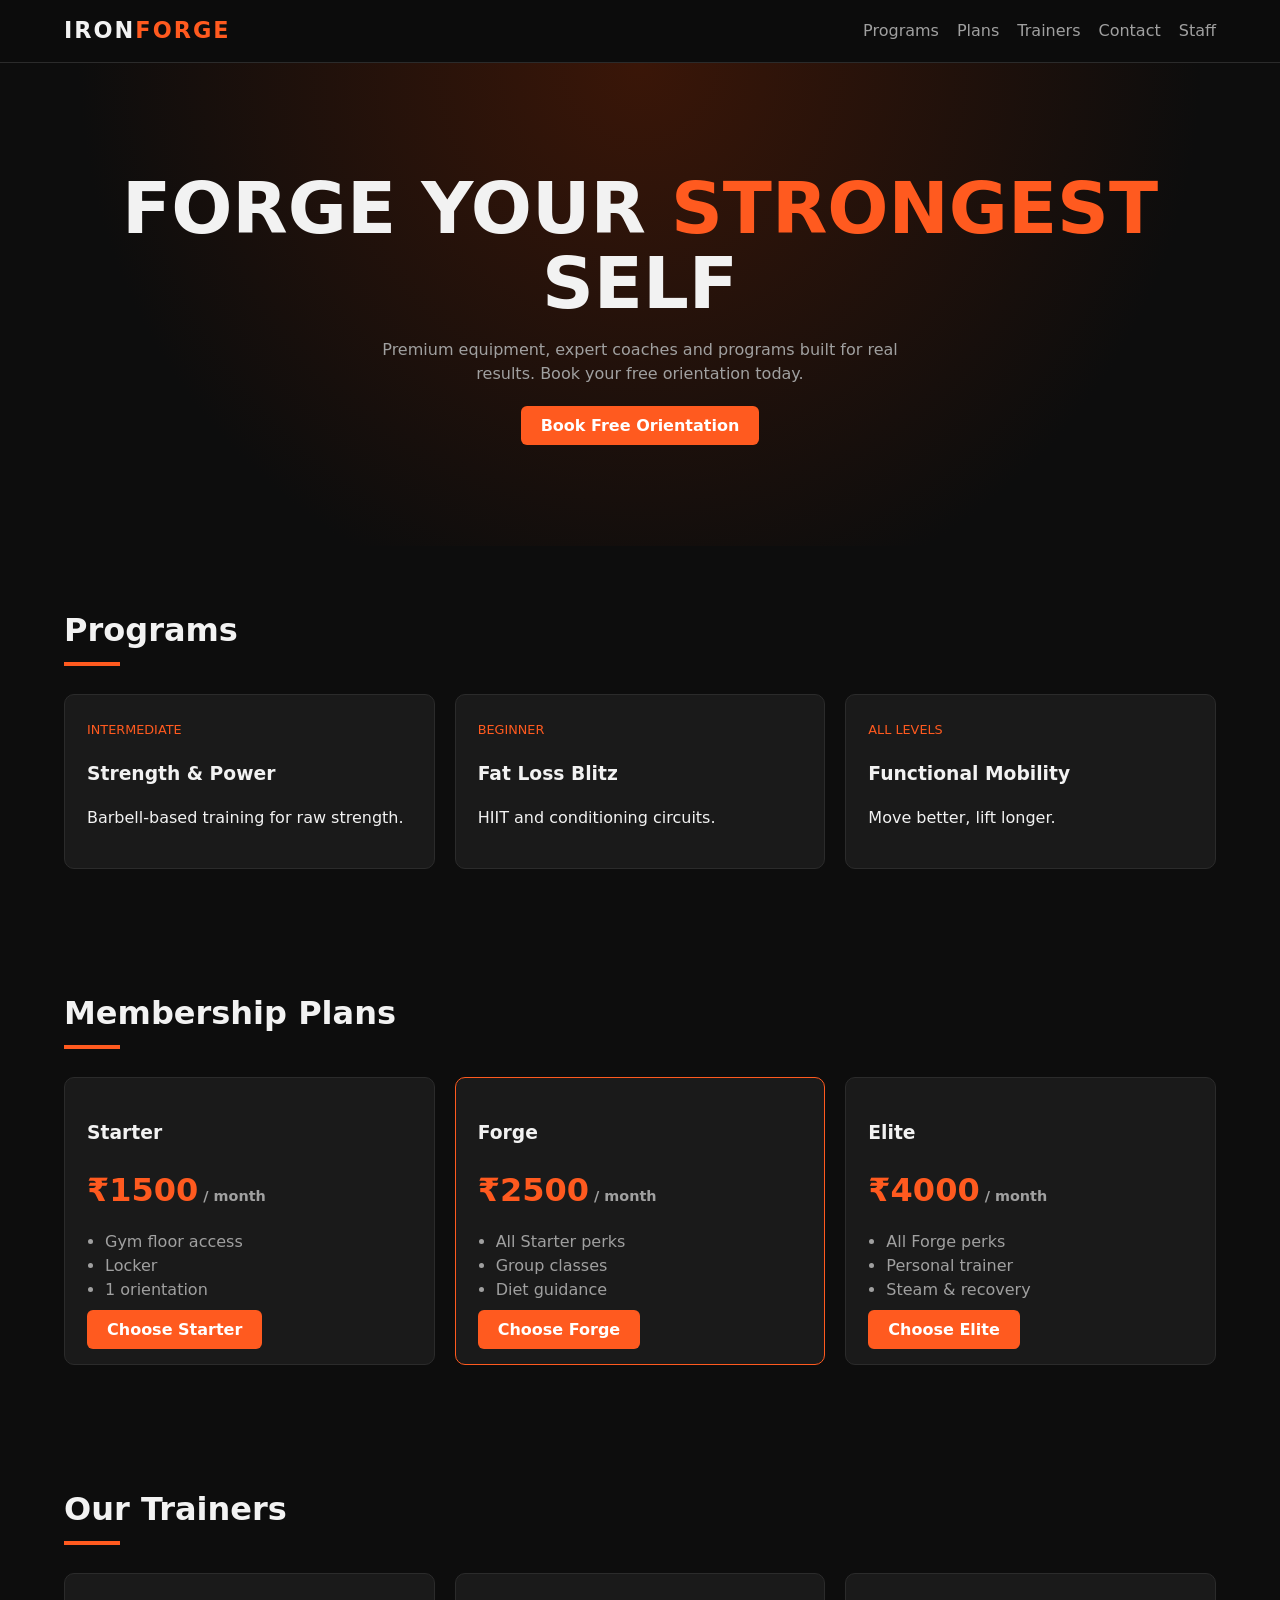
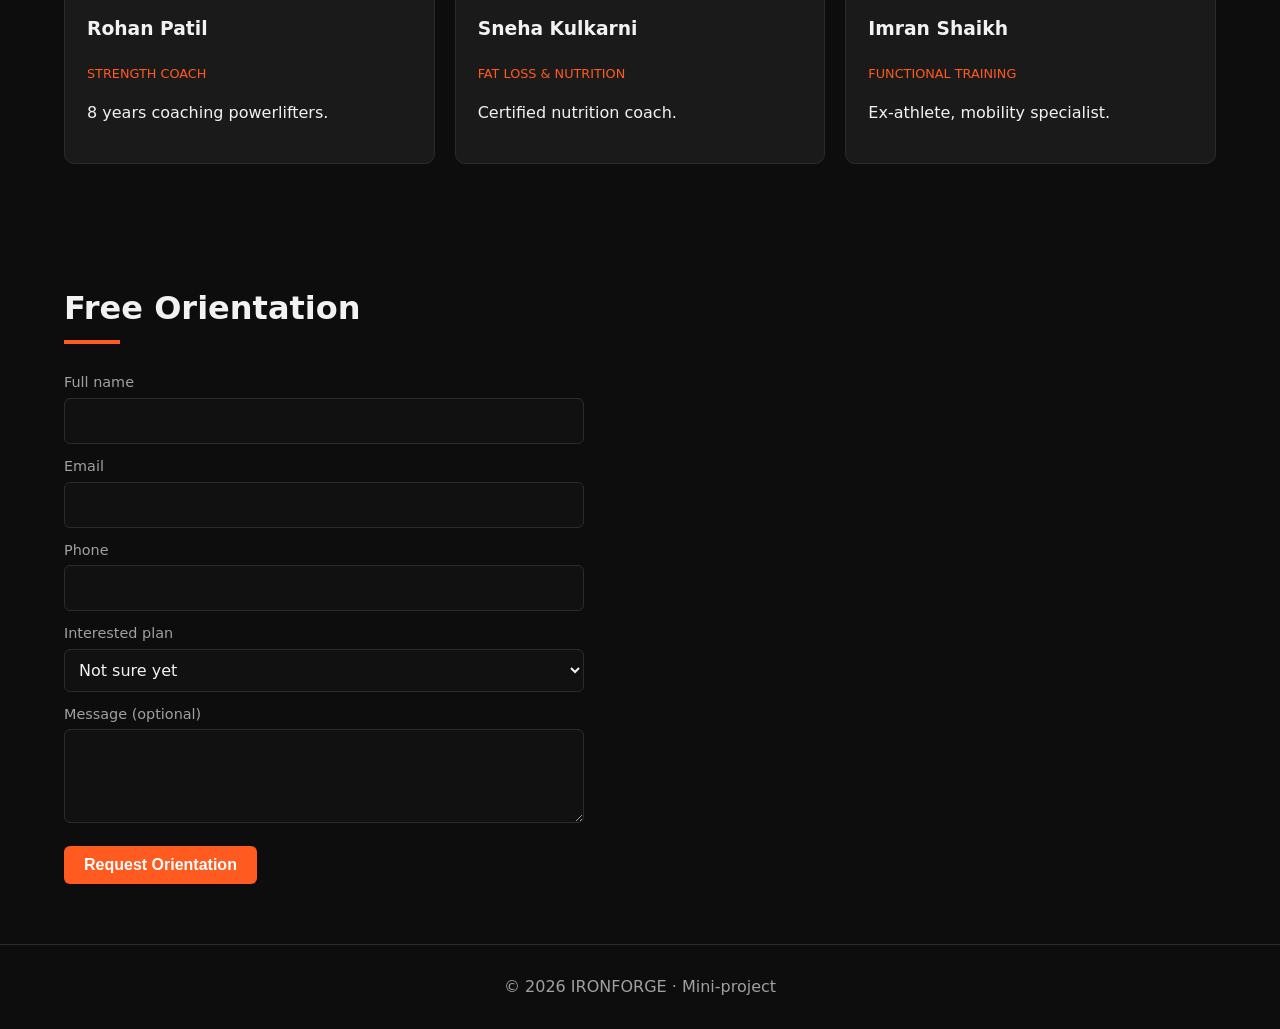
==== index.html @ 60eaa928 "Add files via upload" ====
<!doctype html>
<html lang="en">
<head>
<meta charset="utf-8"><meta name="viewport" content="width=device-width,initial-scale=1">
<title>IRONFORGE | Premium Gym</title>
<link rel="stylesheet" href="style.css">
</head>
<body>
<header>
  <a class="logo" href="#">IRON<span>FORGE</span></a>
  <nav><a href="#programs">Programs</a><a href="#plans">Plans</a><a href="#trainers">Trainers</a><a href="#contact">Contact</a><a href="admin.html">Staff</a></nav>
</header>
<div class="hero">
  <h1>FORGE YOUR <em>STRONGEST</em> SELF</h1>
  <p>Premium equipment, expert coaches and programs built for real results. Book your free orientation today.</p>
  <a class="btn" href="#contact">Book Free Orientation</a>
</div>
<section id="programs"><h2>Programs</h2><div class="grid" id="programList"></div></section>
<section id="plans"><h2>Membership Plans</h2><div class="grid" id="planList"></div></section>
<section id="trainers"><h2>Our Trainers</h2><div class="grid" id="trainerList"></div></section>
<section id="contact">
  <h2>Free Orientation</h2>
  <form id="enquiryForm" novalidate>
    <label for="name">Full name</label><input id="name" required>
    <label for="email">Email</label><input id="email" type="email" required>
    <label for="phone">Phone</label><input id="phone" required>
    <label for="plan">Interested plan</label><select id="plan"><option value="">Not sure yet</option></select>
    <label for="message">Message (optional)</label><textarea id="message" rows="3" maxlength="500"></textarea>
    <button type="submit">Request Orientation</button>
    <div id="formMsg" class="msg hidden"></div>
  </form>
</section>
<footer>&copy; 2026 IRONFORGE &middot; Mini-project</footer>
<script src="data.js"></script>
<script src="app.js"></script>
</body>
</html>
---- style.css ----
:root{--bg:#0d0d0d;--card:#1a1a1a;--line:#2b2b2b;--text:#f2f2f2;--muted:#a0a0a0;--orange:#ff5a1f}
*{box-sizing:border-box}
body{margin:0;background:var(--bg);color:var(--text);font-family:system-ui,Segoe UI,Roboto,sans-serif;line-height:1.5}
a{color:inherit;text-decoration:none}
header{position:sticky;top:0;z-index:5;background:#0d0d0dee;border-bottom:1px solid var(--line);display:flex;justify-content:space-between;align-items:center;padding:14px 5vw;flex-wrap:wrap;gap:8px}
.logo{font-weight:900;letter-spacing:2px;font-size:1.4rem}.logo span{color:var(--orange)}
nav a{margin-left:18px;color:var(--muted)}nav a:hover{color:var(--orange)}
.hero{padding:12vh 5vw;text-align:center;background:radial-gradient(circle at 50% 0,#3a1608,var(--bg) 70%)}
.hero h1{font-size:clamp(2.2rem,7vw,4.5rem);margin:0;line-height:1.05}.hero h1 em{color:var(--orange);font-style:normal}
.hero p{color:var(--muted);max-width:560px;margin:16px auto 28px}
section{padding:60px 5vw}h2{font-size:2rem;margin:0 0 28px}h2::after{content:"";display:block;width:56px;height:4px;background:var(--orange);margin-top:8px}
.grid{display:grid;grid-template-columns:repeat(auto-fit,minmax(240px,1fr));gap:20px}
.card{background:var(--card);border:1px solid var(--line);border-radius:10px;padding:22px}
.card.featured{border-color:var(--orange)}
.price{font-size:2rem;font-weight:800;color:var(--orange)}.price small{font-size:.9rem;color:var(--muted)}
.card ul{padding-left:18px;color:var(--muted)}.tag{color:var(--orange);font-size:.8rem;text-transform:uppercase}
.btn,button{background:var(--orange);color:#fff;border:0;border-radius:6px;padding:10px 20px;font-weight:700;cursor:pointer;font-size:1rem}
.btn.ghost,button.ghost{background:transparent;border:1px solid var(--line)}
form{max-width:520px}label{display:block;margin:12px 0 4px;color:var(--muted);font-size:.9rem}
input,select,textarea{width:100%;padding:10px;background:#111;color:var(--text);border:1px solid var(--line);border-radius:6px;font:inherit}
form button{margin-top:16px}
.msg{margin-top:12px;padding:10px;border-radius:6px}.msg.ok{background:#12301a}.msg.err{background:#3a1414}
footer{text-align:center;padding:30px;color:var(--muted);border-top:1px solid var(--line)}
/* admin */
.wrap{padding:24px 5vw}.hidden{display:none}
table{width:100%;border-collapse:collapse;font-size:.9rem}th,td{text-align:left;padding:10px;border-bottom:1px solid var(--line);vertical-align:top}
.tablewrap{overflow-x:auto}.row{display:flex;gap:10px;flex-wrap:wrap;margin:14px 0}.row>*{width:auto}
.stat b{display:block;font-size:1.8rem;color:var(--orange)}
.tabs button{background:transparent;border:1px solid var(--line);margin-right:6px}.tabs button.on{background:var(--orange)}
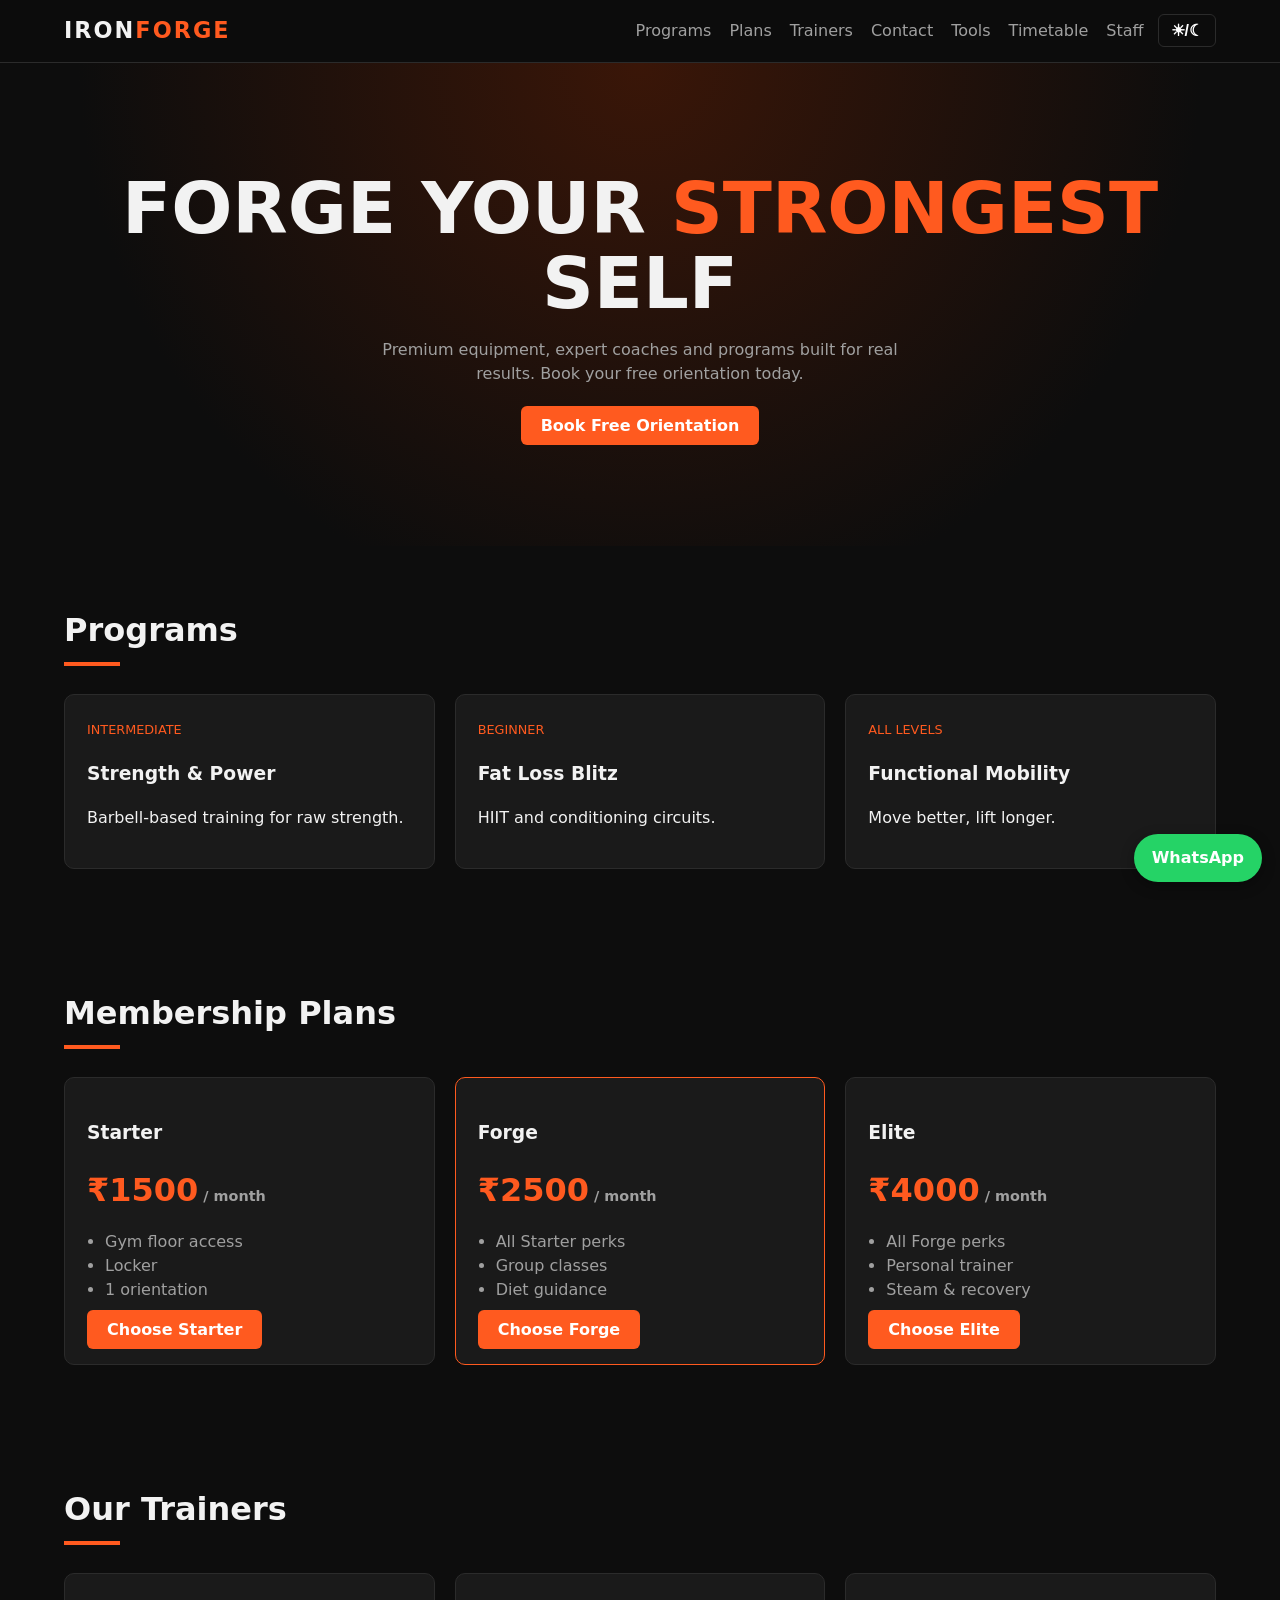
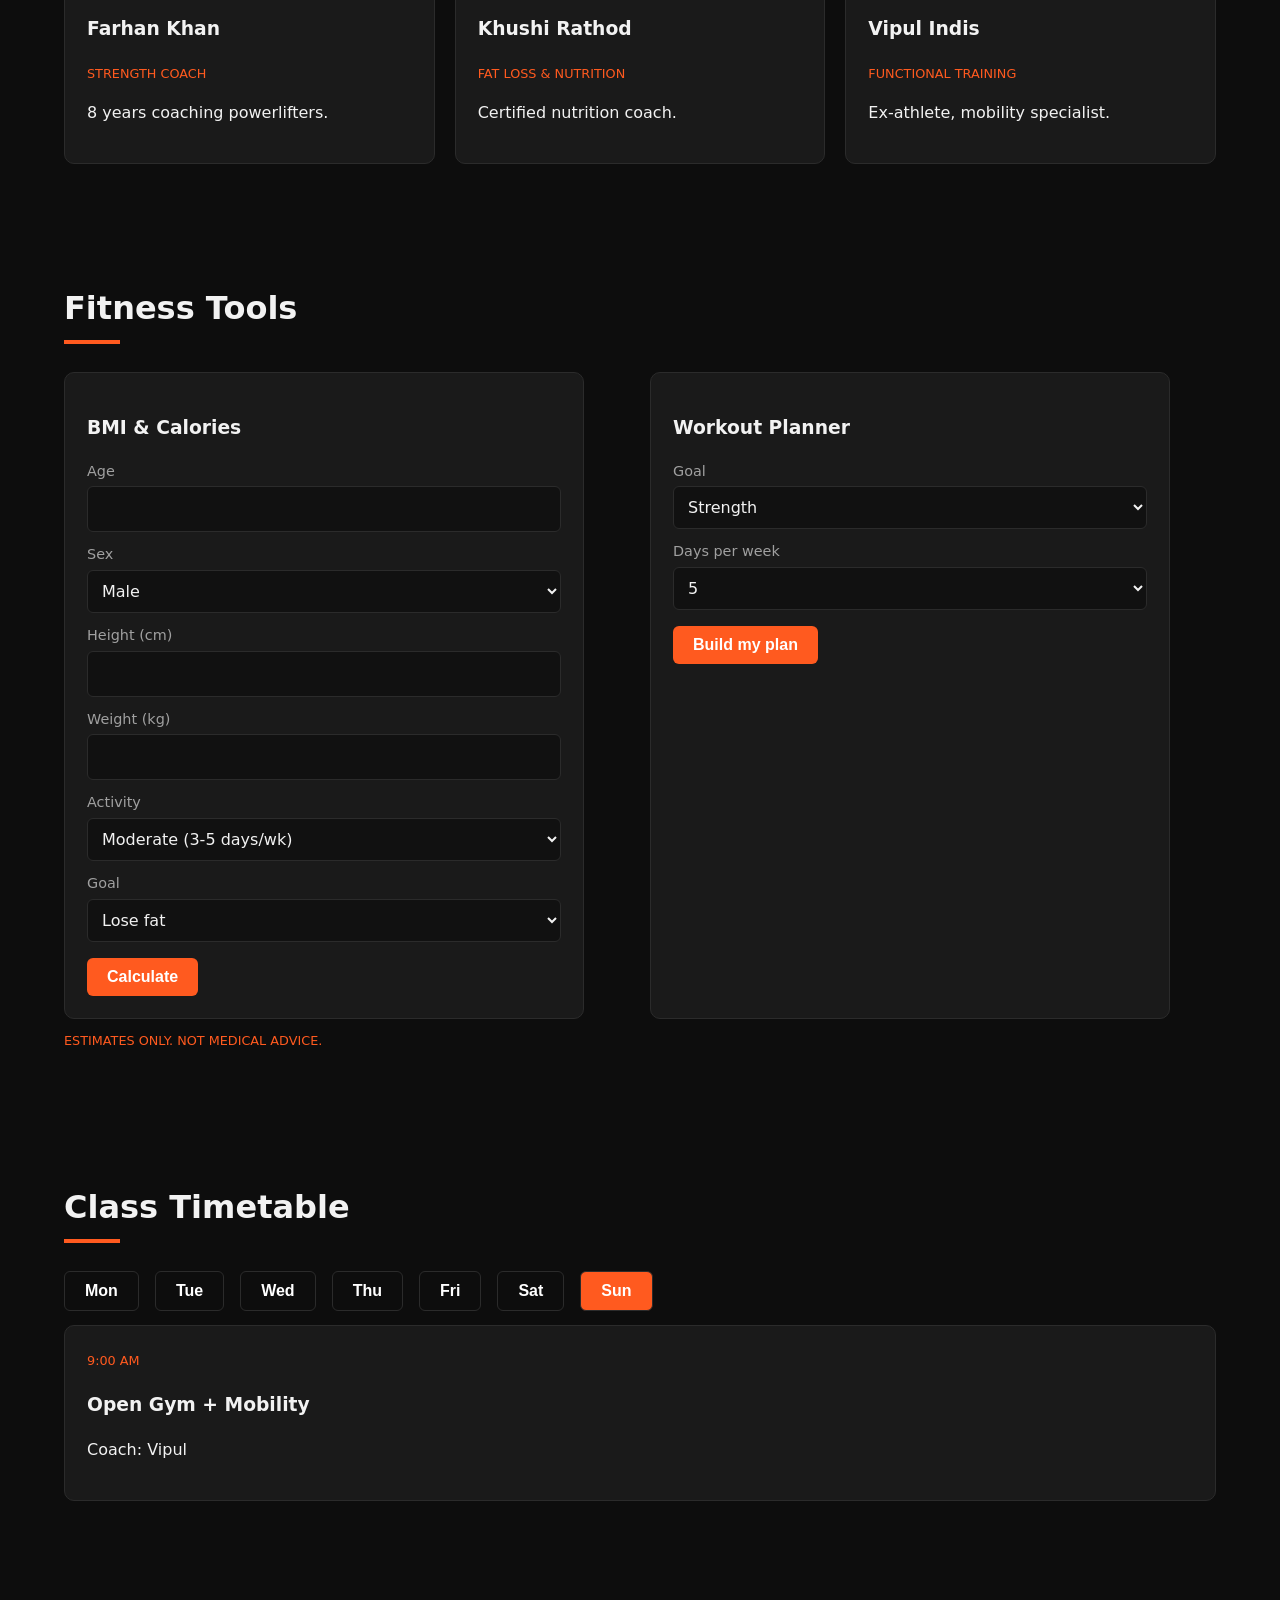
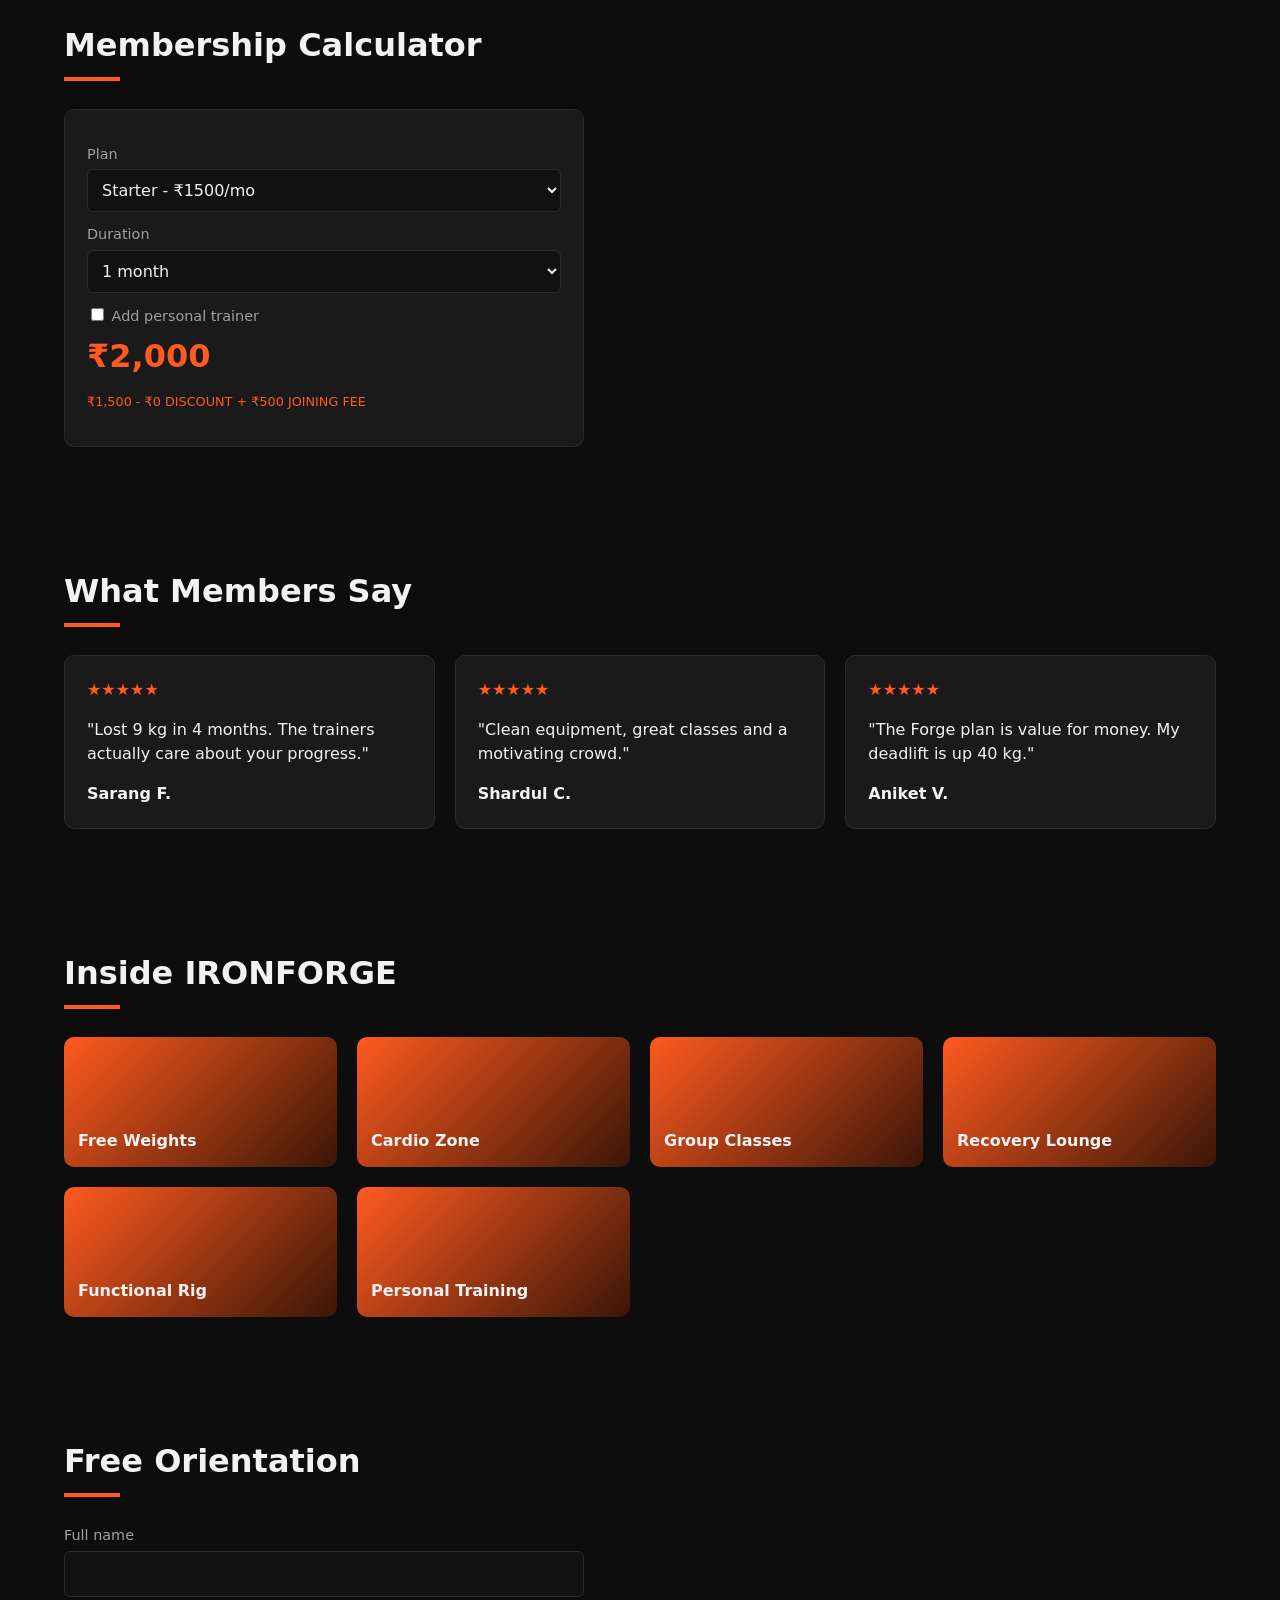
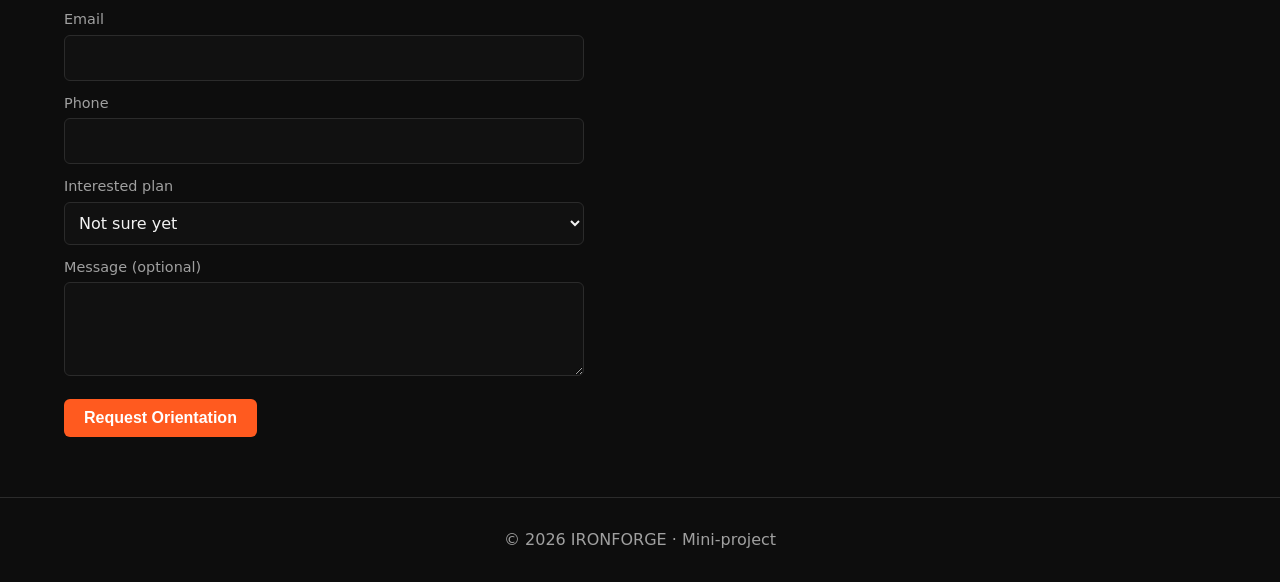
==== commit d415192e: "Add files via upload" ====
--- a/index.html
+++ b/index.html
@@ -8,17 +8,43 @@
 <body>
 <header>
   <a class="logo" href="#">IRON<span>FORGE</span></a>
-  <nav><a href="#programs">Programs</a><a href="#plans">Plans</a><a href="#trainers">Trainers</a><a href="#contact">Contact</a><a href="admin.html">Staff</a></nav>
+  <nav><a href="#programs">Programs</a><a href="#plans">Plans</a><a href="#trainers">Trainers</a><a href="#contact">Contact</a><a href="#tools">Tools</a><a href="#timetable">Timetable</a><a href="admin.html">Staff</a><button class="ghost" id="themeBtn" type="button" style="margin-left:14px;padding:6px 12px">☀/☾</button></nav>
 </header>
 <div class="hero">
   <h1>FORGE YOUR <em>STRONGEST</em> SELF</h1>
   <p>Premium equipment, expert coaches and programs built for real results. Book your free orientation today.</p>
   <a class="btn" href="#contact">Book Free Orientation</a>
 </div>
-<section id="programs"><h2>Programs</h2><div class="grid" id="programList"></div></section>
-<section id="plans"><h2>Membership Plans</h2><div class="grid" id="planList"></div></section>
-<section id="trainers"><h2>Our Trainers</h2><div class="grid" id="trainerList"></div></section>
-<section id="contact">
+<section id="programs" class="reveal"><h2>Programs</h2><div class="grid" id="programList"></div></section>
+<section id="plans" class="reveal"><h2>Membership Plans</h2><div class="grid" id="planList"></div></section>
+<section id="trainers" class="reveal"><h2>Our Trainers</h2><div class="grid" id="trainerList"></div></section>
+<section id="tools" class="reveal"><h2>Fitness Tools</h2>
+  <div class="grid">
+    <form class="card" id="bmiForm"><h3>BMI &amp; Calories</h3>
+      <label for="age">Age</label><input id="age" type="number" min="12" max="90" required>
+      <label for="sex">Sex</label><select id="sex"><option value="m">Male</option><option value="f">Female</option></select>
+      <label for="ht">Height (cm)</label><input id="ht" type="number" min="100" max="230" required>
+      <label for="wt">Weight (kg)</label><input id="wt" type="number" min="30" max="250" required>
+      <label for="act">Activity</label><select id="act"><option value="1.2">Sedentary</option><option value="1.375">Light (1-3 days/wk)</option><option value="1.55" selected>Moderate (3-5 days/wk)</option><option value="1.725">Very active</option></select>
+      <label for="goal">Goal</label><select id="goal"><option value="-400">Lose fat</option><option value="0">Maintain</option><option value="300">Gain muscle</option></select>
+      <button type="submit">Calculate</button><div id="bmiOut" class="msg ok hidden"></div></form>
+    <form class="card" id="planForm"><h3>Workout Planner</h3>
+      <label for="pgoal">Goal</label><select id="pgoal"></select>
+      <label for="pdays">Days per week</label><select id="pdays"><option>3</option><option>4</option><option selected>5</option><option>6</option></select>
+      <button type="submit">Build my plan</button><ol id="planOut"></ol></form>
+  </div>
+  <p class="tag">Estimates only. Not medical advice.</p>
+</section>
+<section id="timetable" class="reveal"><h2>Class Timetable</h2><div class="tabs row" id="dayTabs"></div><div class="grid" id="dayClasses"></div></section>
+<section id="pricing" class="reveal"><h2>Membership Calculator</h2>
+  <form class="card" id="priceForm" style="max-width:520px">
+    <label for="cplan">Plan</label><select id="cplan"></select>
+    <label for="cmonths">Duration</label><select id="cmonths"><option value="1">1 month</option><option value="3">3 months (5% off)</option><option value="6">6 months (10% off)</option><option value="12">12 months (15% off)</option></select>
+    <label><input type="checkbox" id="ctrainer" style="width:auto"> Add personal trainer</label>
+    <div class="price" id="cTotal"></div><p id="cDetail" class="tag"></p></form></section>
+<section id="reviews" class="reveal"><h2>What Members Say</h2><div class="grid" id="reviewList"></div></section>
+<section id="gallery" class="reveal"><h2>Inside IRONFORGE</h2><div class="grid" id="galleryList"></div></section>
+<section id="contact" class="reveal">
   <h2>Free Orientation</h2>
   <form id="enquiryForm" novalidate>
     <label for="name">Full name</label><input id="name" required>
@@ -32,6 +58,8 @@
 </section>
 <footer>&copy; 2026 IRONFORGE &middot; Mini-project</footer>
 <script src="data.js"></script>
+<a class="wa" id="wa" target="_blank" rel="noopener">WhatsApp</a>
 <script src="app.js"></script>
+<script src="features.js"></script>
 </body>
 </html>
--- a/style.css
+++ b/style.css
@@ -1,8 +1,10 @@
-:root{--bg:#0d0d0d;--card:#1a1a1a;--line:#2b2b2b;--text:#f2f2f2;--muted:#a0a0a0;--orange:#ff5a1f}
+:root{--bg:#0d0d0d;--card:#1a1a1a;--line:#2b2b2b;--text:#f2f2f2;--muted:#a0a0a0;--orange:#ff5a1f;--head:#0d0d0dee}
+[data-theme=light]{--bg:#f6f4f1;--card:#fff;--line:#ddd;--text:#171717;--muted:#555;--head:#f6f4f1ee}
+[data-theme=light] input,[data-theme=light] select,[data-theme=light] textarea{background:#fff}
 *{box-sizing:border-box}
 body{margin:0;background:var(--bg);color:var(--text);font-family:system-ui,Segoe UI,Roboto,sans-serif;line-height:1.5}
 a{color:inherit;text-decoration:none}
-header{position:sticky;top:0;z-index:5;background:#0d0d0dee;border-bottom:1px solid var(--line);display:flex;justify-content:space-between;align-items:center;padding:14px 5vw;flex-wrap:wrap;gap:8px}
+header{position:sticky;top:0;z-index:5;background:var(--head);border-bottom:1px solid var(--line);display:flex;justify-content:space-between;align-items:center;padding:14px 5vw;flex-wrap:wrap;gap:8px}
 .logo{font-weight:900;letter-spacing:2px;font-size:1.4rem}.logo span{color:var(--orange)}
 nav a{margin-left:18px;color:var(--muted)}nav a:hover{color:var(--orange)}
 .hero{padding:12vh 5vw;text-align:center;background:radial-gradient(circle at 50% 0,#3a1608,var(--bg) 70%)}
@@ -27,3 +29,9 @@
 .tablewrap{overflow-x:auto}.row{display:flex;gap:10px;flex-wrap:wrap;margin:14px 0}.row>*{width:auto}
 .stat b{display:block;font-size:1.8rem;color:var(--orange)}
 .tabs button{background:transparent;border:1px solid var(--line);margin-right:6px}.tabs button.on{background:var(--orange)}
+.reveal{opacity:0;transform:translateY(24px);transition:.7s}.reveal.show{opacity:1;transform:none}
+.card{transition:transform .25s,border-color .25s}.card:hover{transform:translateY(-4px);border-color:var(--orange)}
+.tile{height:130px;border-radius:10px;display:flex;align-items:flex-end;padding:14px;font-weight:700;background:linear-gradient(135deg,#ff5a1f,#3a1608)}
+.wa{position:fixed;right:18px;bottom:18px;background:#25d366;color:#fff;padding:12px 18px;border-radius:30px;font-weight:700;z-index:9;box-shadow:0 4px 14px #0005}
+ol{padding-left:20px;color:var(--muted)}.stars{color:var(--orange)}
+@media (prefers-reduced-motion:reduce){.reveal{opacity:1;transform:none;transition:none}}
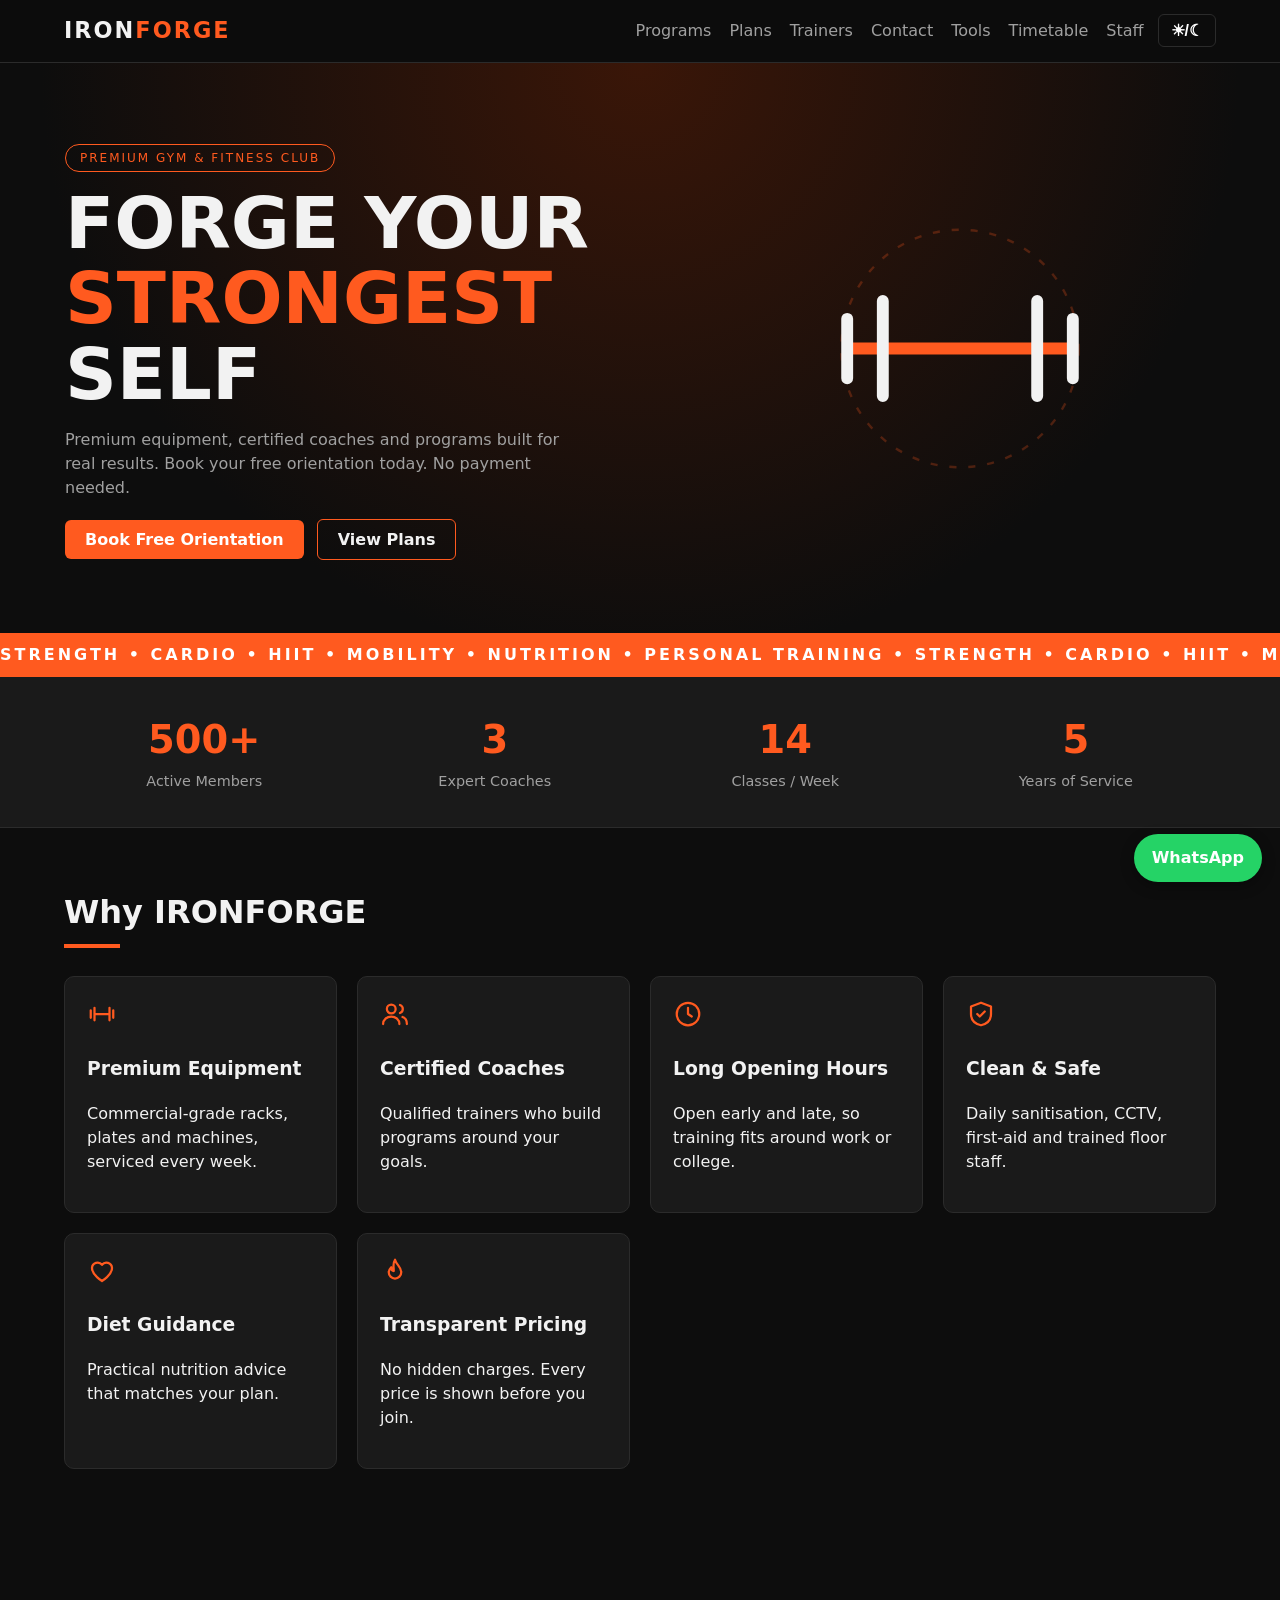
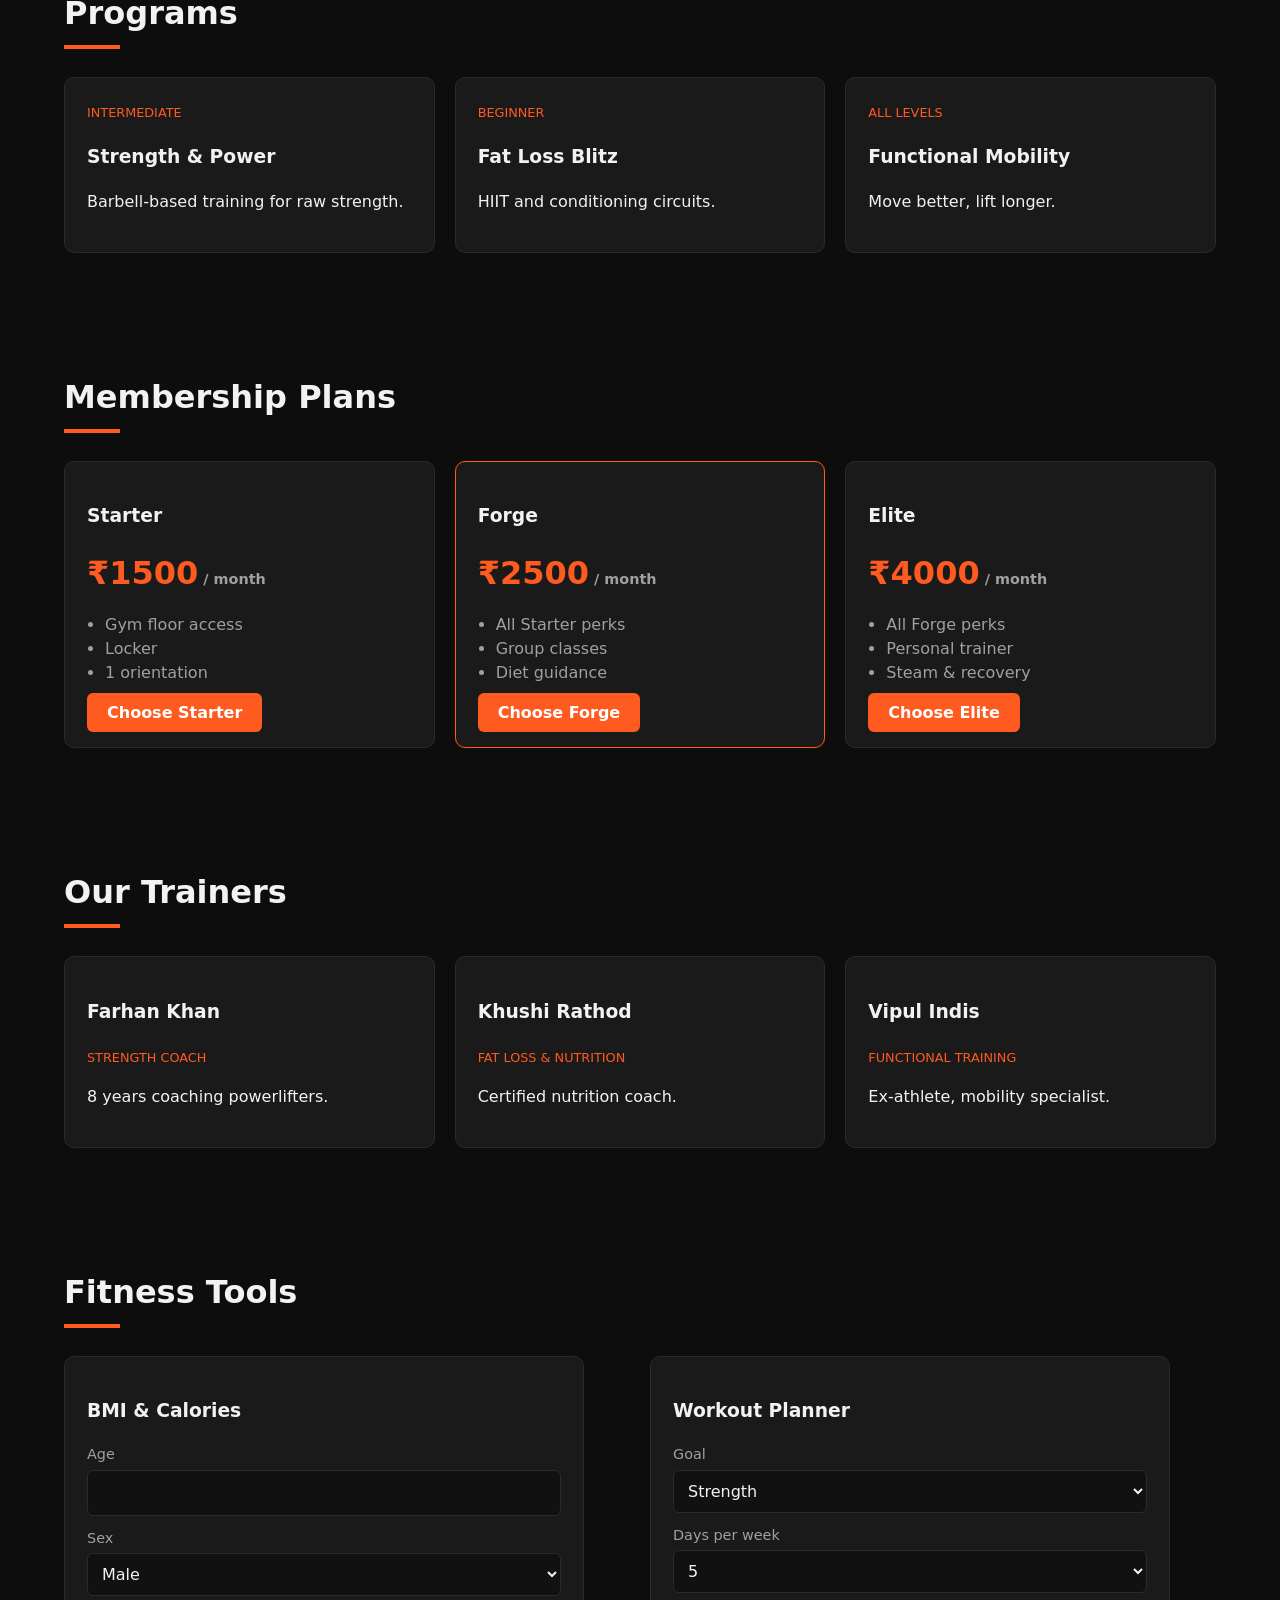
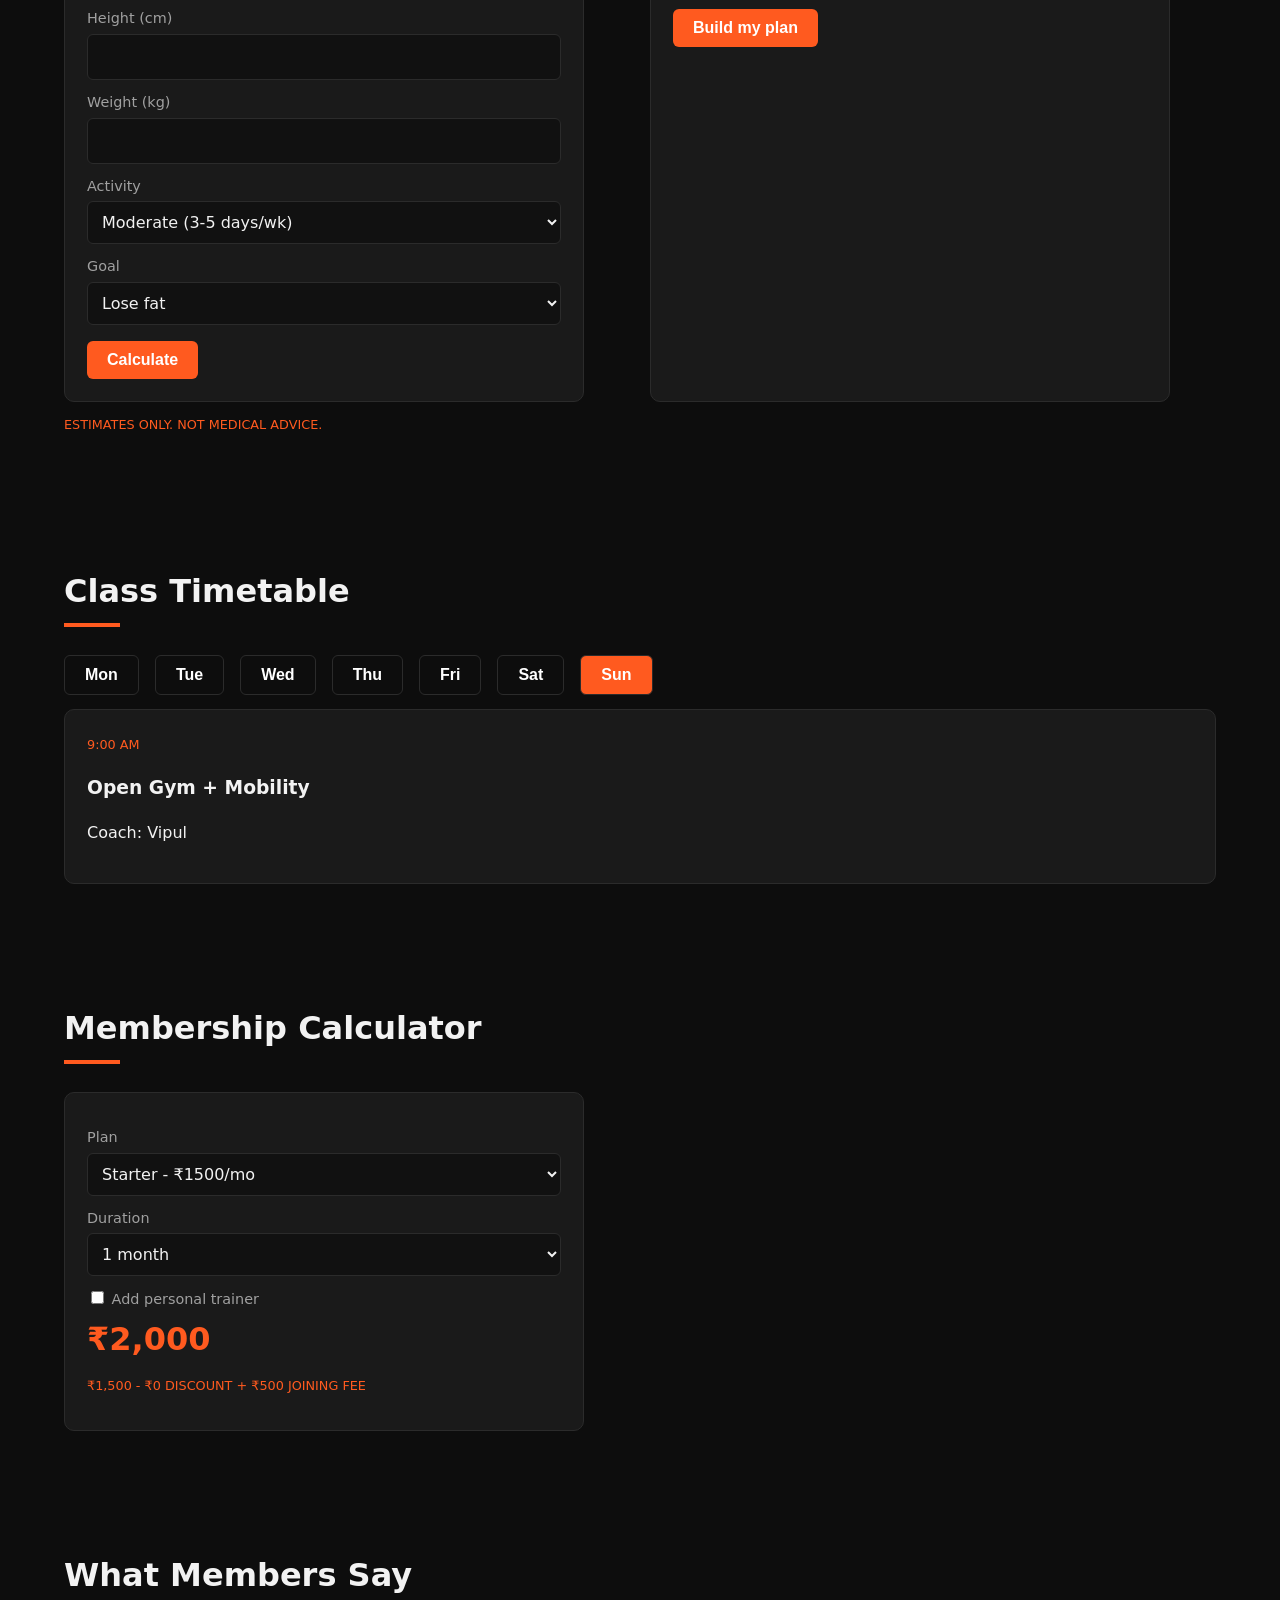
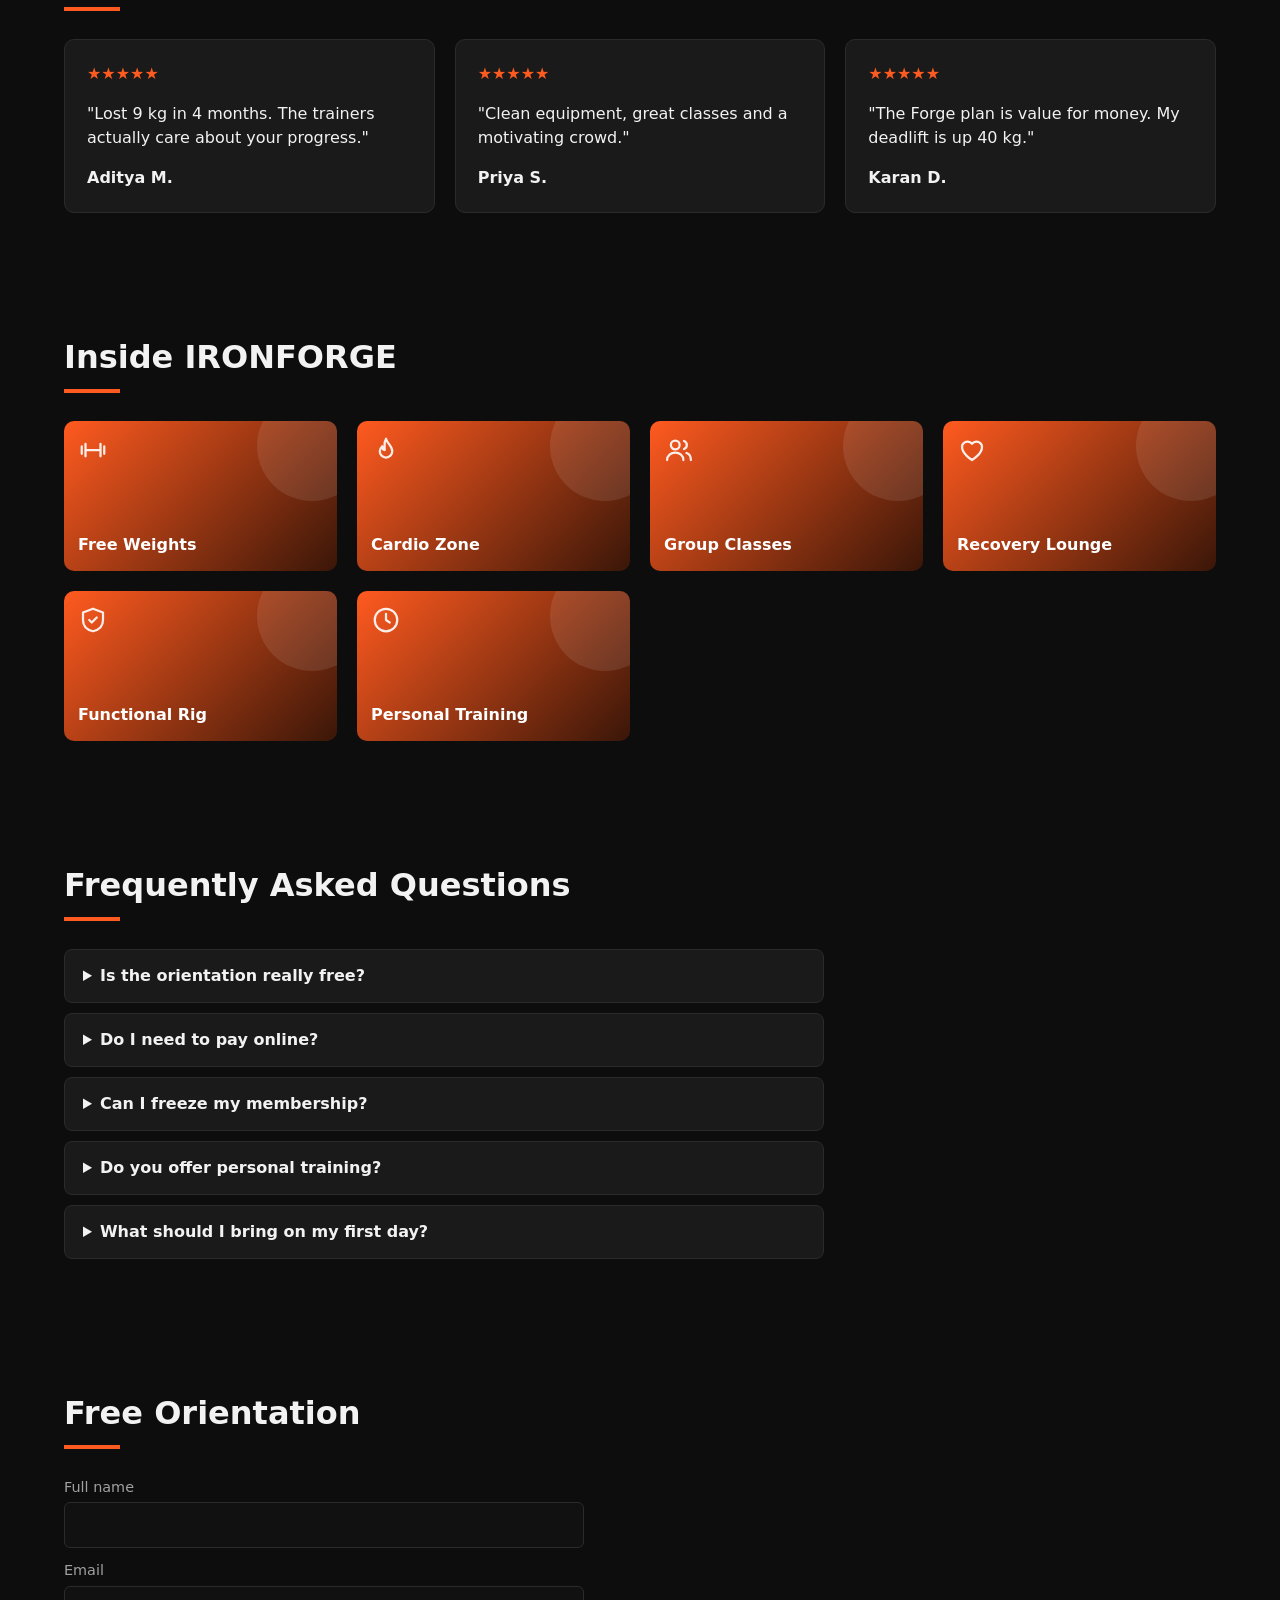
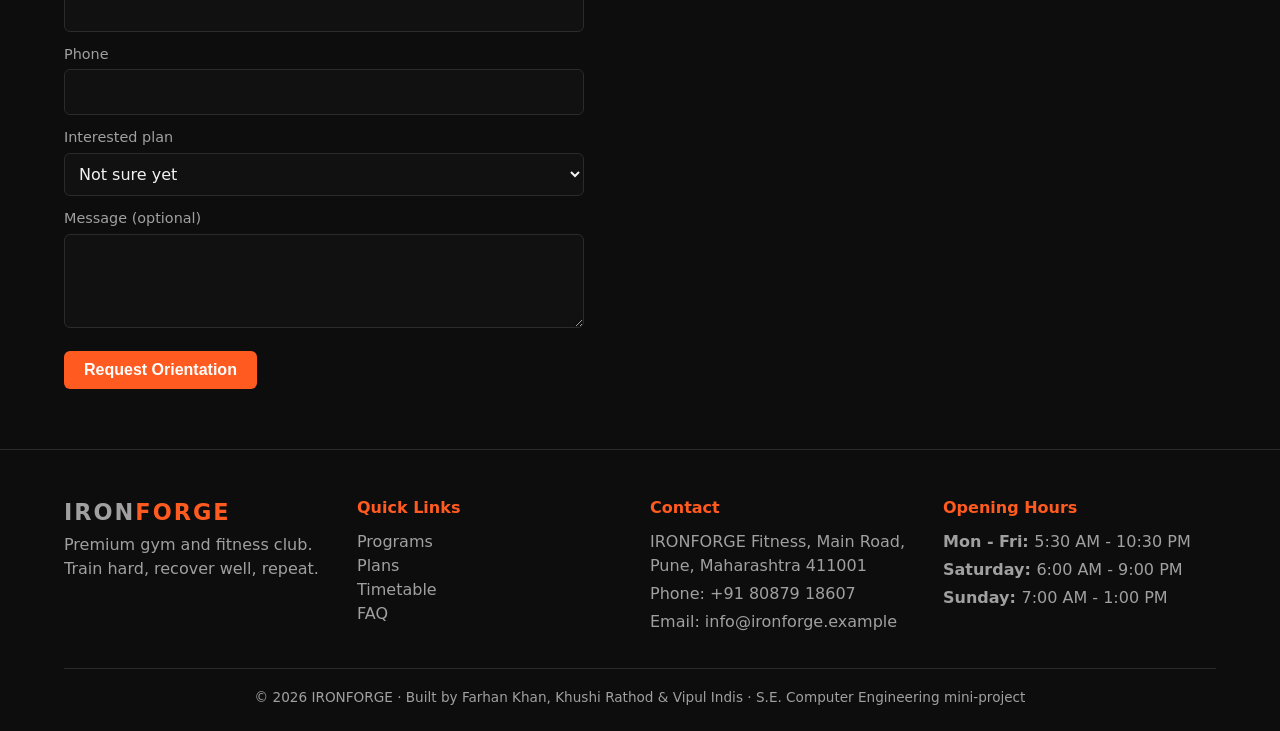
==== commit fdab0925: "Add files via upload" ====
--- a/index.html
+++ b/index.html
@@ -2,19 +2,33 @@
 <html lang="en">
 <head>
 <meta charset="utf-8"><meta name="viewport" content="width=device-width,initial-scale=1">
-<title>IRONFORGE | Premium Gym</title>
+<title>IRONFORGE | Premium Gym & Fitness Club</title>
+<meta name="description" content="IRONFORGE: premium gym with expert coaches, group classes and transparent membership plans. Book a free orientation.">
+<meta name="theme-color" content="#ff5a1f">
+<link rel="icon" href="data:image/svg+xml,%3Csvg xmlns=%27http://www.w3.org/2000/svg%27 viewBox=%270 0 32 32%27%3E%3Crect width=%2732%27 height=%2732%27 rx=%276%27 fill=%27%23ff5a1f%27/%3E%3Cpath d=%27M7 12v8M4 14v4M25 12v8M28 14v4M7 16h18%27 stroke=%27white%27 stroke-width=%273%27/%3E%3C/svg%3E">
 <link rel="stylesheet" href="style.css">
 </head>
 <body>
+<div id="progress"></div>
 <header>
   <a class="logo" href="#">IRON<span>FORGE</span></a>
   <nav><a href="#programs">Programs</a><a href="#plans">Plans</a><a href="#trainers">Trainers</a><a href="#contact">Contact</a><a href="#tools">Tools</a><a href="#timetable">Timetable</a><a href="admin.html">Staff</a><button class="ghost" id="themeBtn" type="button" style="margin-left:14px;padding:6px 12px">☀/☾</button></nav>
 </header>
 <div class="hero">
-  <h1>FORGE YOUR <em>STRONGEST</em> SELF</h1>
-  <p>Premium equipment, expert coaches and programs built for real results. Book your free orientation today.</p>
-  <a class="btn" href="#contact">Book Free Orientation</a>
+  <div class="hero-in">
+    <div><span class="pill">PREMIUM GYM &amp; FITNESS CLUB</span>
+    <h1>FORGE YOUR <em>STRONGEST</em> SELF</h1>
+    <p>Premium equipment, certified coaches and programs built for real results. Book your free orientation today. No payment needed.</p>
+    <a class="btn" href="#contact">Book Free Orientation</a> <a class="btn ghost" href="#plans">View Plans</a></div>
+    <svg class="hero-art" viewBox="0 0 320 240" aria-hidden="true">
+      <circle cx="160" cy="120" r="100" fill="none" stroke="#ff5a1f" stroke-opacity=".25" stroke-width="2" stroke-dasharray="6 10" class="spin"/>
+      <g class="floaty" stroke="#ff5a1f" stroke-width="10" stroke-linecap="round"><path d="M70 120h180"/><path d="M95 80v80M65 95v50M225 80v80M255 95v50" stroke="#f2f2f2"/></g>
+    </svg>
+  </div>
 </div>
+<div class="marquee"><div>STRENGTH &bull; CARDIO &bull; HIIT &bull; MOBILITY &bull; NUTRITION &bull; PERSONAL TRAINING &bull; STRENGTH &bull; CARDIO &bull; HIIT &bull; MOBILITY &bull; NUTRITION &bull; PERSONAL TRAINING &bull;</div></div>
+<div class="stats" id="statBar"></div>
+<section id="why" class="reveal"><h2>Why IRONFORGE</h2><div class="grid" id="whyList"></div></section>
 <section id="programs" class="reveal"><h2>Programs</h2><div class="grid" id="programList"></div></section>
 <section id="plans" class="reveal"><h2>Membership Plans</h2><div class="grid" id="planList"></div></section>
 <section id="trainers" class="reveal"><h2>Our Trainers</h2><div class="grid" id="trainerList"></div></section>
@@ -44,6 +58,7 @@
     <div class="price" id="cTotal"></div><p id="cDetail" class="tag"></p></form></section>
 <section id="reviews" class="reveal"><h2>What Members Say</h2><div class="grid" id="reviewList"></div></section>
 <section id="gallery" class="reveal"><h2>Inside IRONFORGE</h2><div class="grid" id="galleryList"></div></section>
+<section id="faq" class="reveal"><h2>Frequently Asked Questions</h2><div id="faqList" style="max-width:760px"></div></section>
 <section id="contact" class="reveal">
   <h2>Free Orientation</h2>
   <form id="enquiryForm" novalidate>
@@ -56,10 +71,19 @@
     <div id="formMsg" class="msg hidden"></div>
   </form>
 </section>
-<footer>&copy; 2026 IRONFORGE &middot; Mini-project</footer>
+<footer class="foot">
+  <div class="grid"><div><div class="logo">IRON<span>FORGE</span></div><p>Premium gym and fitness club. Train hard, recover well, repeat.</p></div>
+  <div><h4>Quick Links</h4><a href="#programs">Programs</a><br><a href="#plans">Plans</a><br><a href="#timetable">Timetable</a><br><a href="#faq">FAQ</a></div>
+  <div><h4>Contact</h4><p id="fAddr"></p><p id="fPhone"></p><p id="fMail"></p></div>
+  <div><h4>Opening Hours</h4><div id="fHours"></div></div></div>
+  <p class="copy">&copy; 2026 IRONFORGE &middot; Built by Farhan Khan, Khushi Rathod &amp; Vipul Indis &middot; S.E. Computer Engineering mini-project</p>
+</footer>
+<button id="toTop" aria-label="Back to top">&uarr;</button>
 <script src="data.js"></script>
 <a class="wa" id="wa" target="_blank" rel="noopener">WhatsApp</a>
 <script src="app.js"></script>
+<script src="details.js"></script>
 <script src="features.js"></script>
+<script src="polish.js"></script>
 </body>
 </html>
--- a/style.css
+++ b/style.css
@@ -35,3 +35,25 @@
 .wa{position:fixed;right:18px;bottom:18px;background:#25d366;color:#fff;padding:12px 18px;border-radius:30px;font-weight:700;z-index:9;box-shadow:0 4px 14px #0005}
 ol{padding-left:20px;color:var(--muted)}.stars{color:var(--orange)}
 @media (prefers-reduced-motion:reduce){.reveal{opacity:1;transform:none;transition:none}}
+html{scroll-behavior:smooth}
+#progress{position:fixed;top:0;left:0;height:3px;background:var(--orange);z-index:20;width:0}
+.hero{text-align:left;padding:9vh 5vw}.hero-in{display:grid;grid-template-columns:1.2fr 1fr;gap:30px;align-items:center;max-width:1150px;margin:auto}
+.hero p{margin:16px 0 28px;max-width:520px}.pill{display:inline-block;border:1px solid var(--orange);color:var(--orange);border-radius:30px;padding:4px 14px;font-size:.75rem;letter-spacing:2px;margin-bottom:14px}
+.hero-art{width:100%;max-width:380px;justify-self:center}
+.floaty{animation:float 3.5s ease-in-out infinite}.spin{transform-origin:160px 120px;animation:spin 30s linear infinite}
+@keyframes float{50%{transform:translateY(-12px)}}@keyframes spin{to{transform:rotate(360deg)}}
+.btn.ghost{background:transparent;border:1px solid var(--orange);color:var(--text);margin-left:8px}
+.marquee{overflow:hidden;white-space:nowrap;background:var(--orange);color:#fff;font-weight:800;letter-spacing:3px;padding:10px 0}
+.marquee div{display:inline-block;animation:slide 25s linear infinite}@keyframes slide{to{transform:translateX(-50%)}}
+.stats{display:grid;grid-template-columns:repeat(auto-fit,minmax(150px,1fr));gap:10px;padding:34px 5vw;background:var(--card);border-bottom:1px solid var(--line)}
+.stat2{text-align:center}.stat2 b{display:block;font-size:2.4rem;color:var(--orange)}.stat2 span{color:var(--muted);font-size:.9rem}
+.ico{color:var(--orange);margin-bottom:8px}
+.tile{position:relative;overflow:hidden;flex-direction:column;justify-content:space-between;align-items:flex-start;height:150px;color:#fff;transition:transform .3s}
+.tile:hover{transform:scale(1.04)}.tico{opacity:.9}.tile::after{content:"";position:absolute;right:-30px;top:-30px;width:110px;height:110px;border-radius:50%;background:#ffffff18}
+details{background:var(--card);border:1px solid var(--line);border-radius:8px;margin-bottom:10px;padding:14px 18px}
+summary{cursor:pointer;font-weight:700}details[open]{border-color:var(--orange)}details p{color:var(--muted);margin:10px 0 0}
+.foot{text-align:left;padding:46px 5vw 20px}.foot a{color:var(--muted)}.foot a:hover{color:var(--orange)}.foot h4{margin:0 0 10px;color:var(--orange)}.foot p{margin:4px 0;color:var(--muted)}
+.copy{text-align:center;margin-top:30px!important;padding-top:18px;border-top:1px solid var(--line);font-size:.85rem}
+#toTop{position:fixed;left:18px;bottom:18px;width:42px;height:42px;border-radius:50%;padding:0;opacity:0;pointer-events:none;transition:.3s;z-index:9}#toTop.show{opacity:1;pointer-events:auto}
+@media(max-width:800px){.hero-in{grid-template-columns:1fr}.hero-art{max-width:240px}}
+@media (prefers-reduced-motion:reduce){.floaty,.spin,.marquee div{animation:none}}
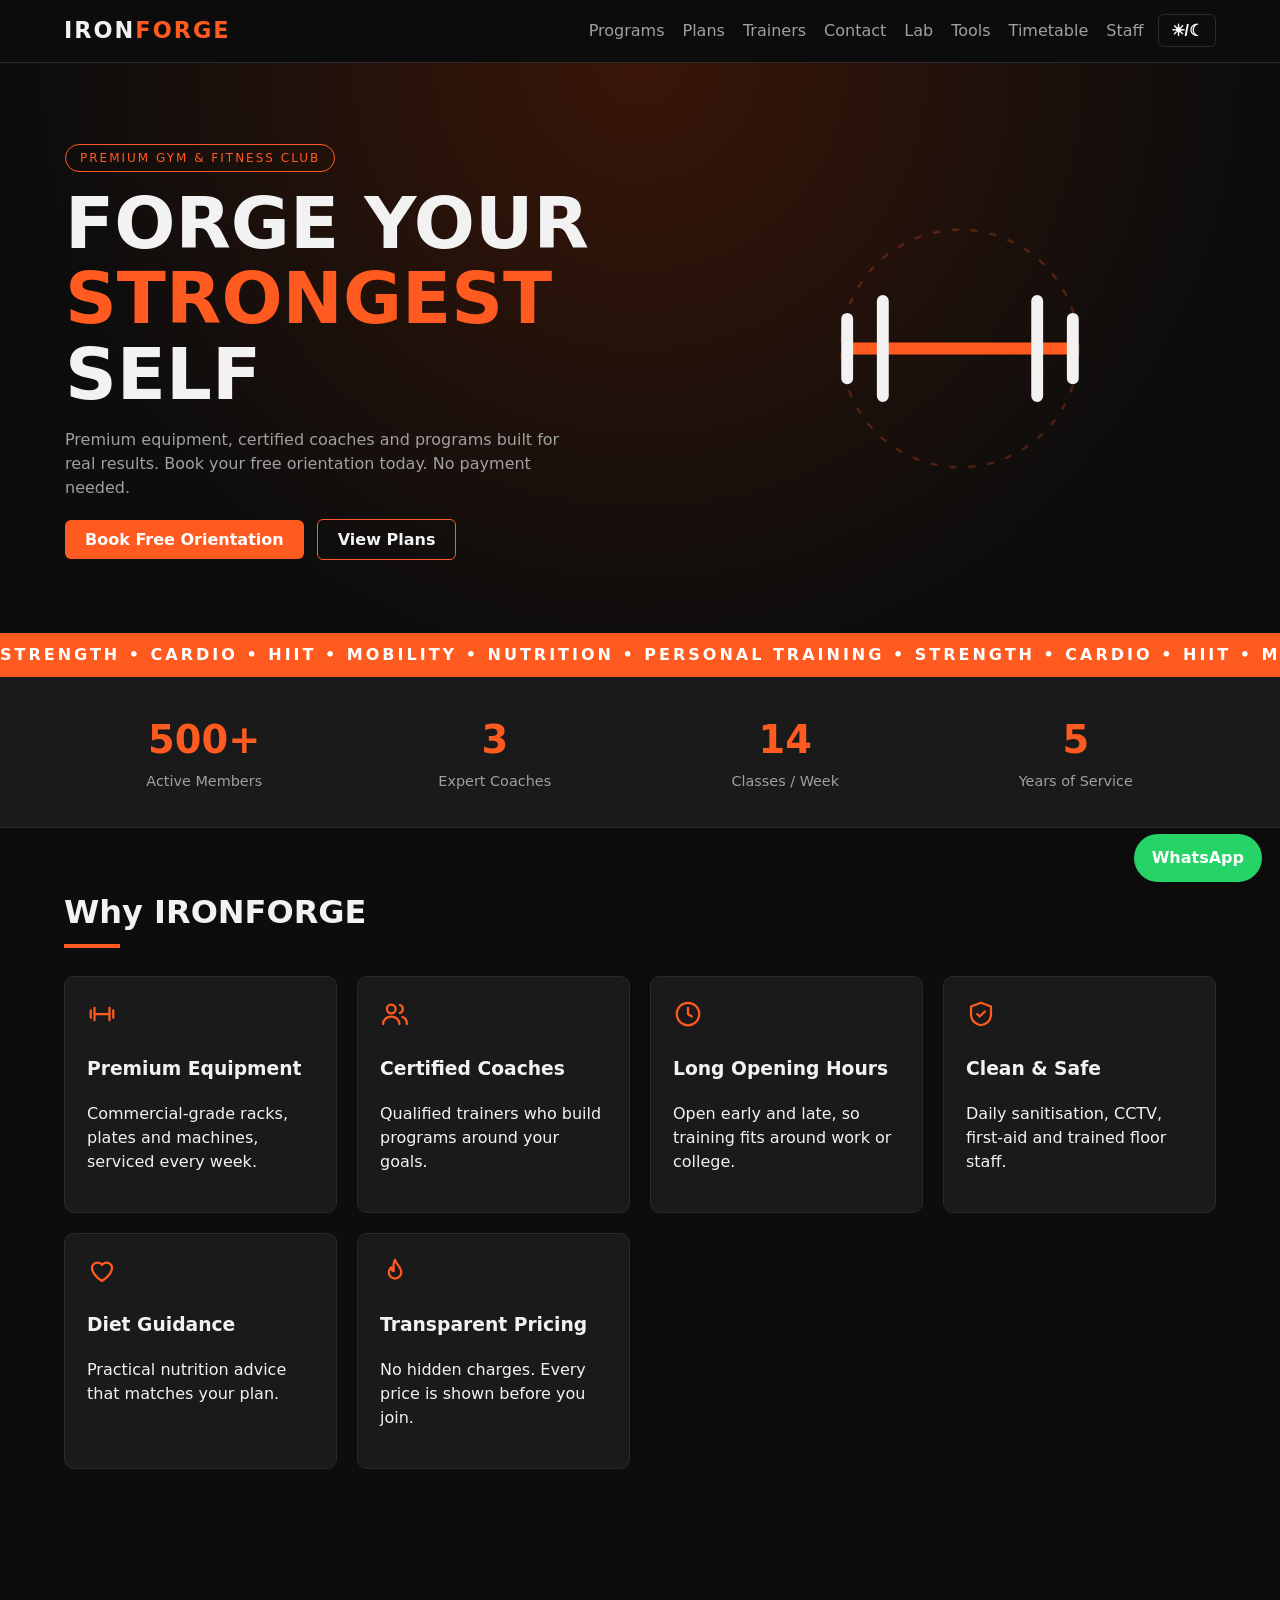
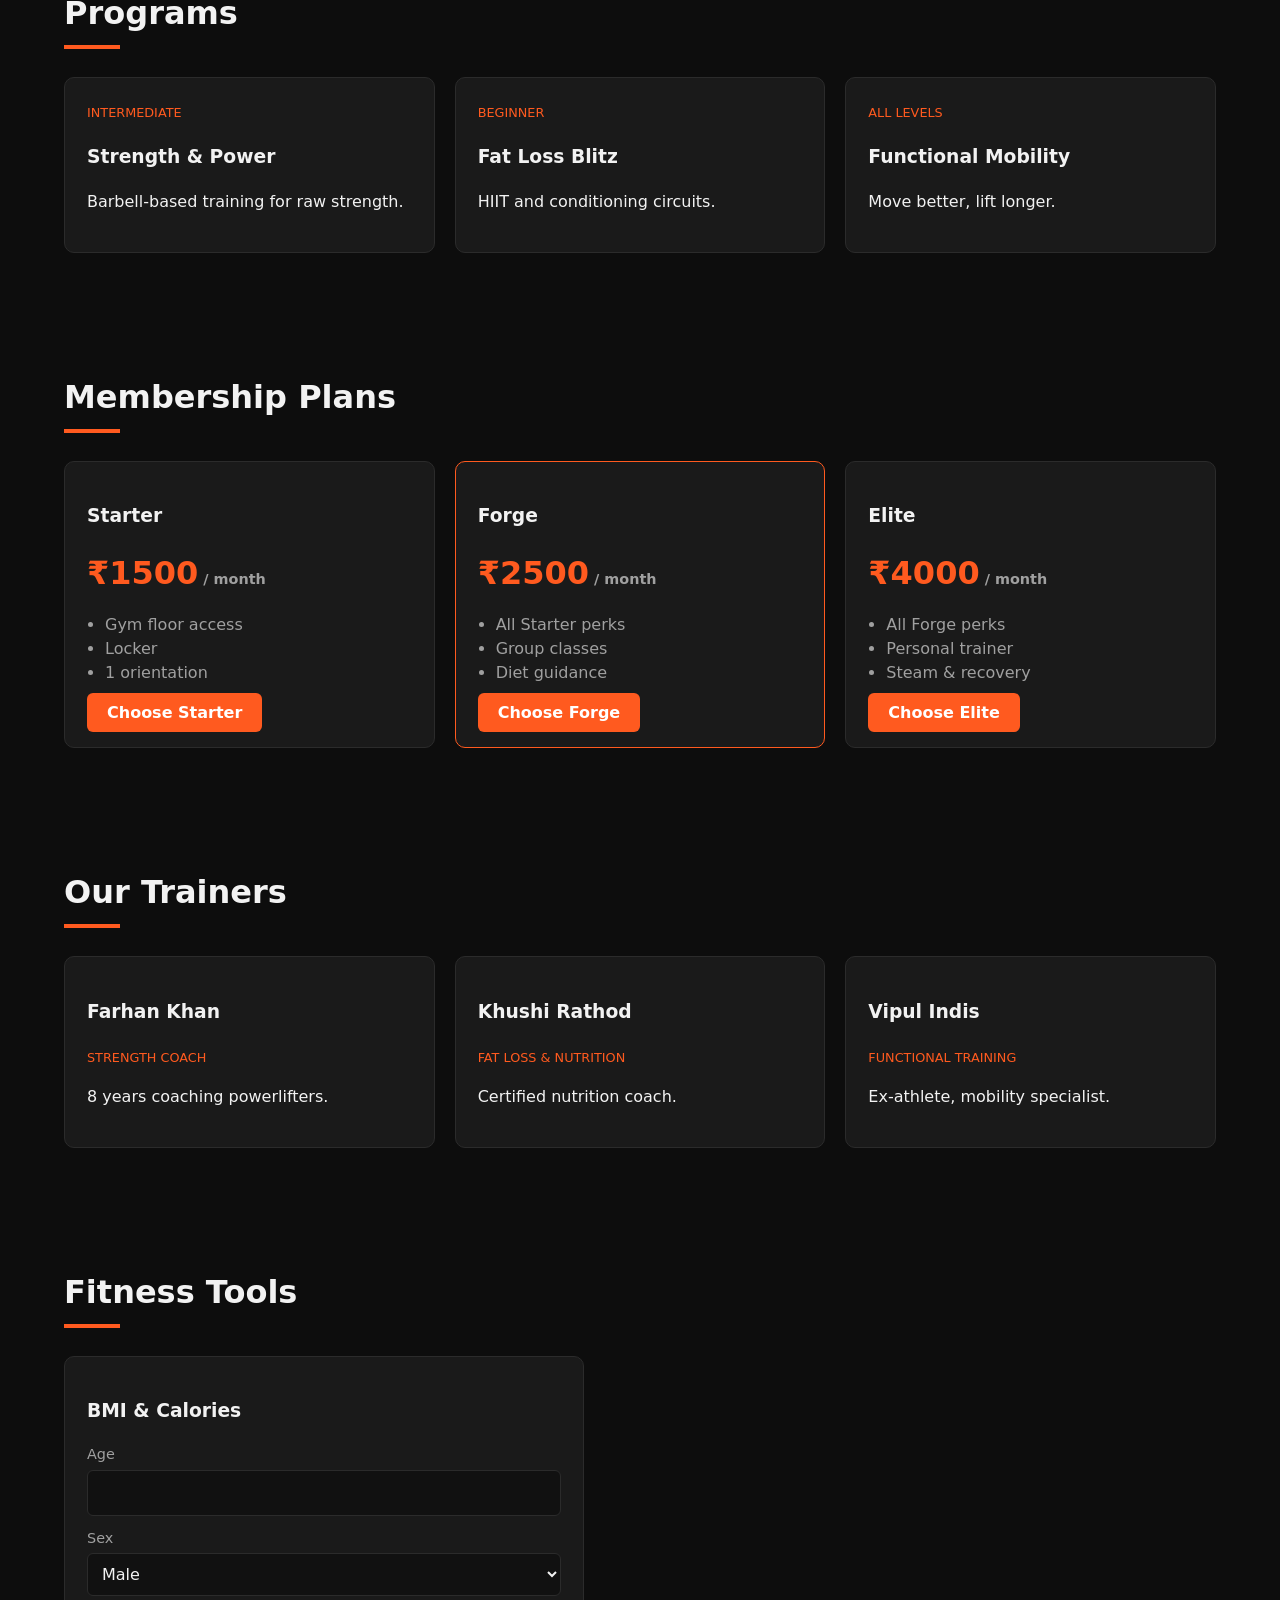
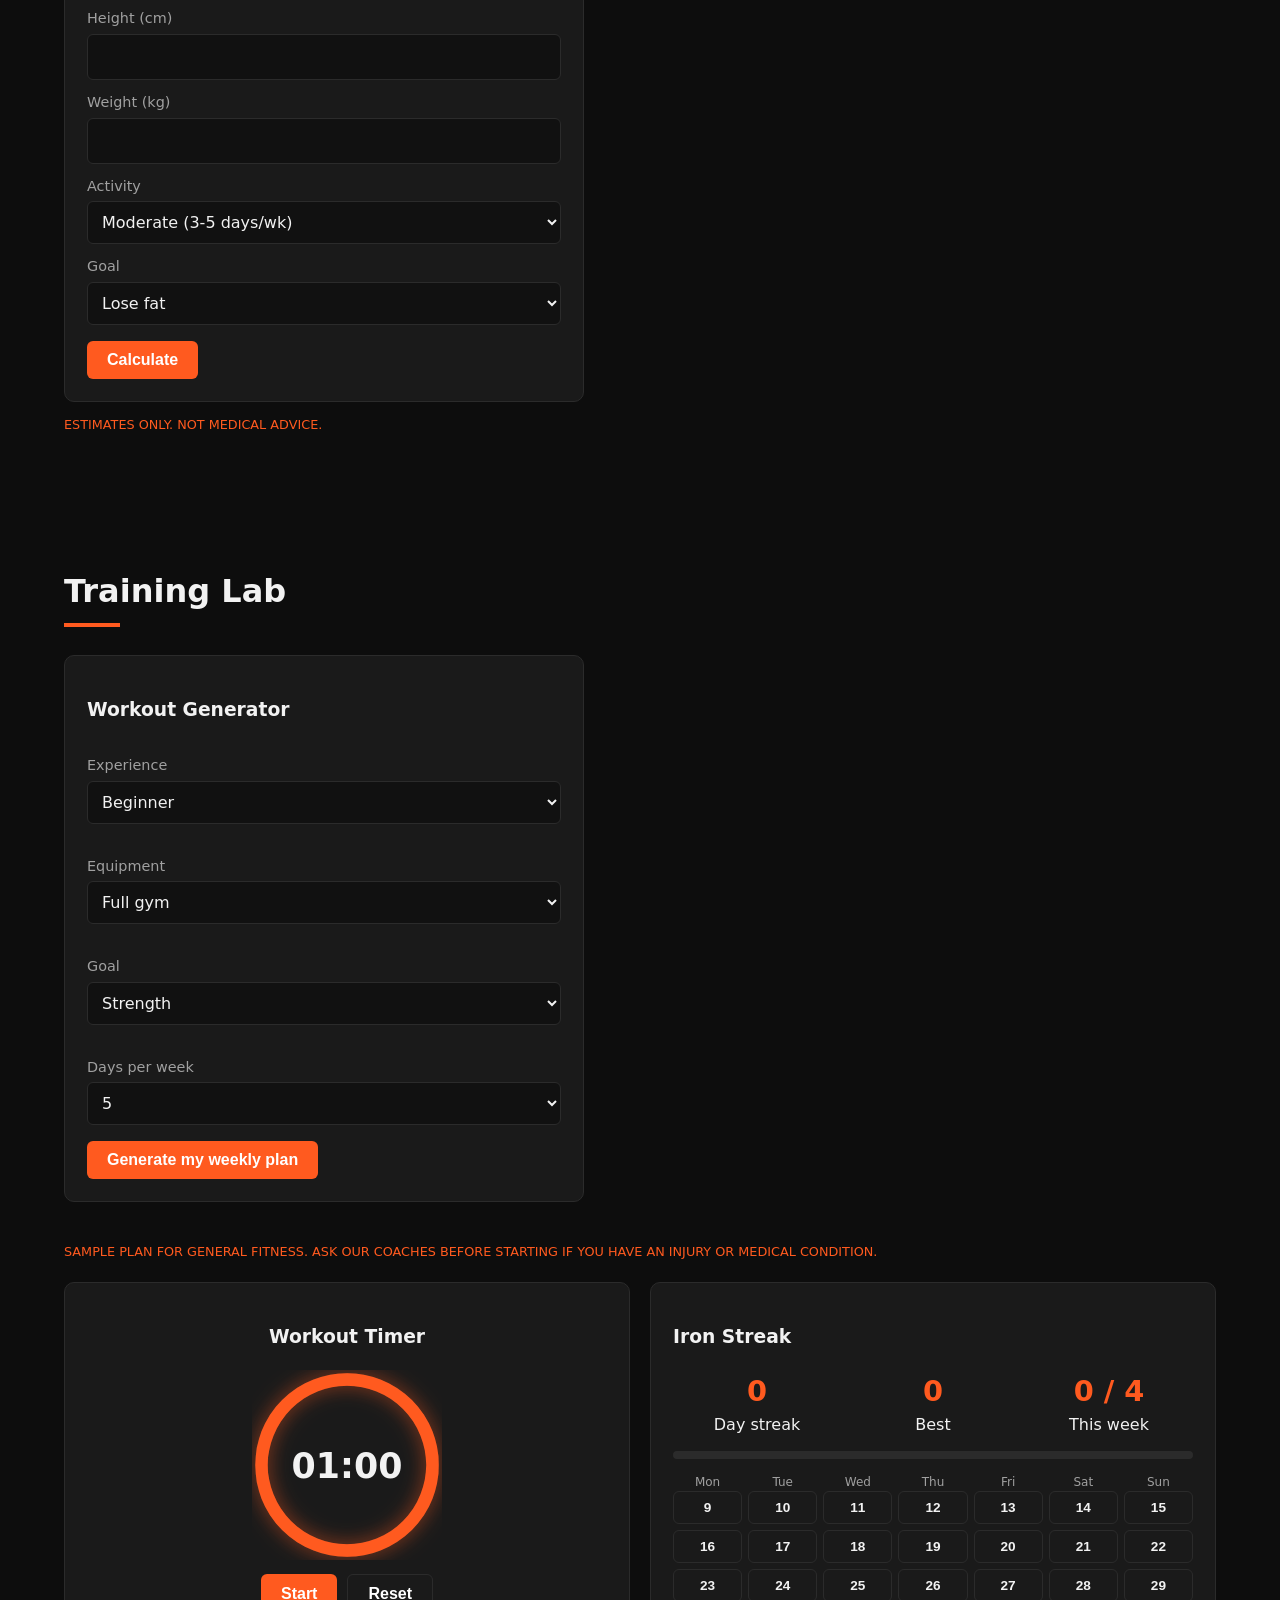
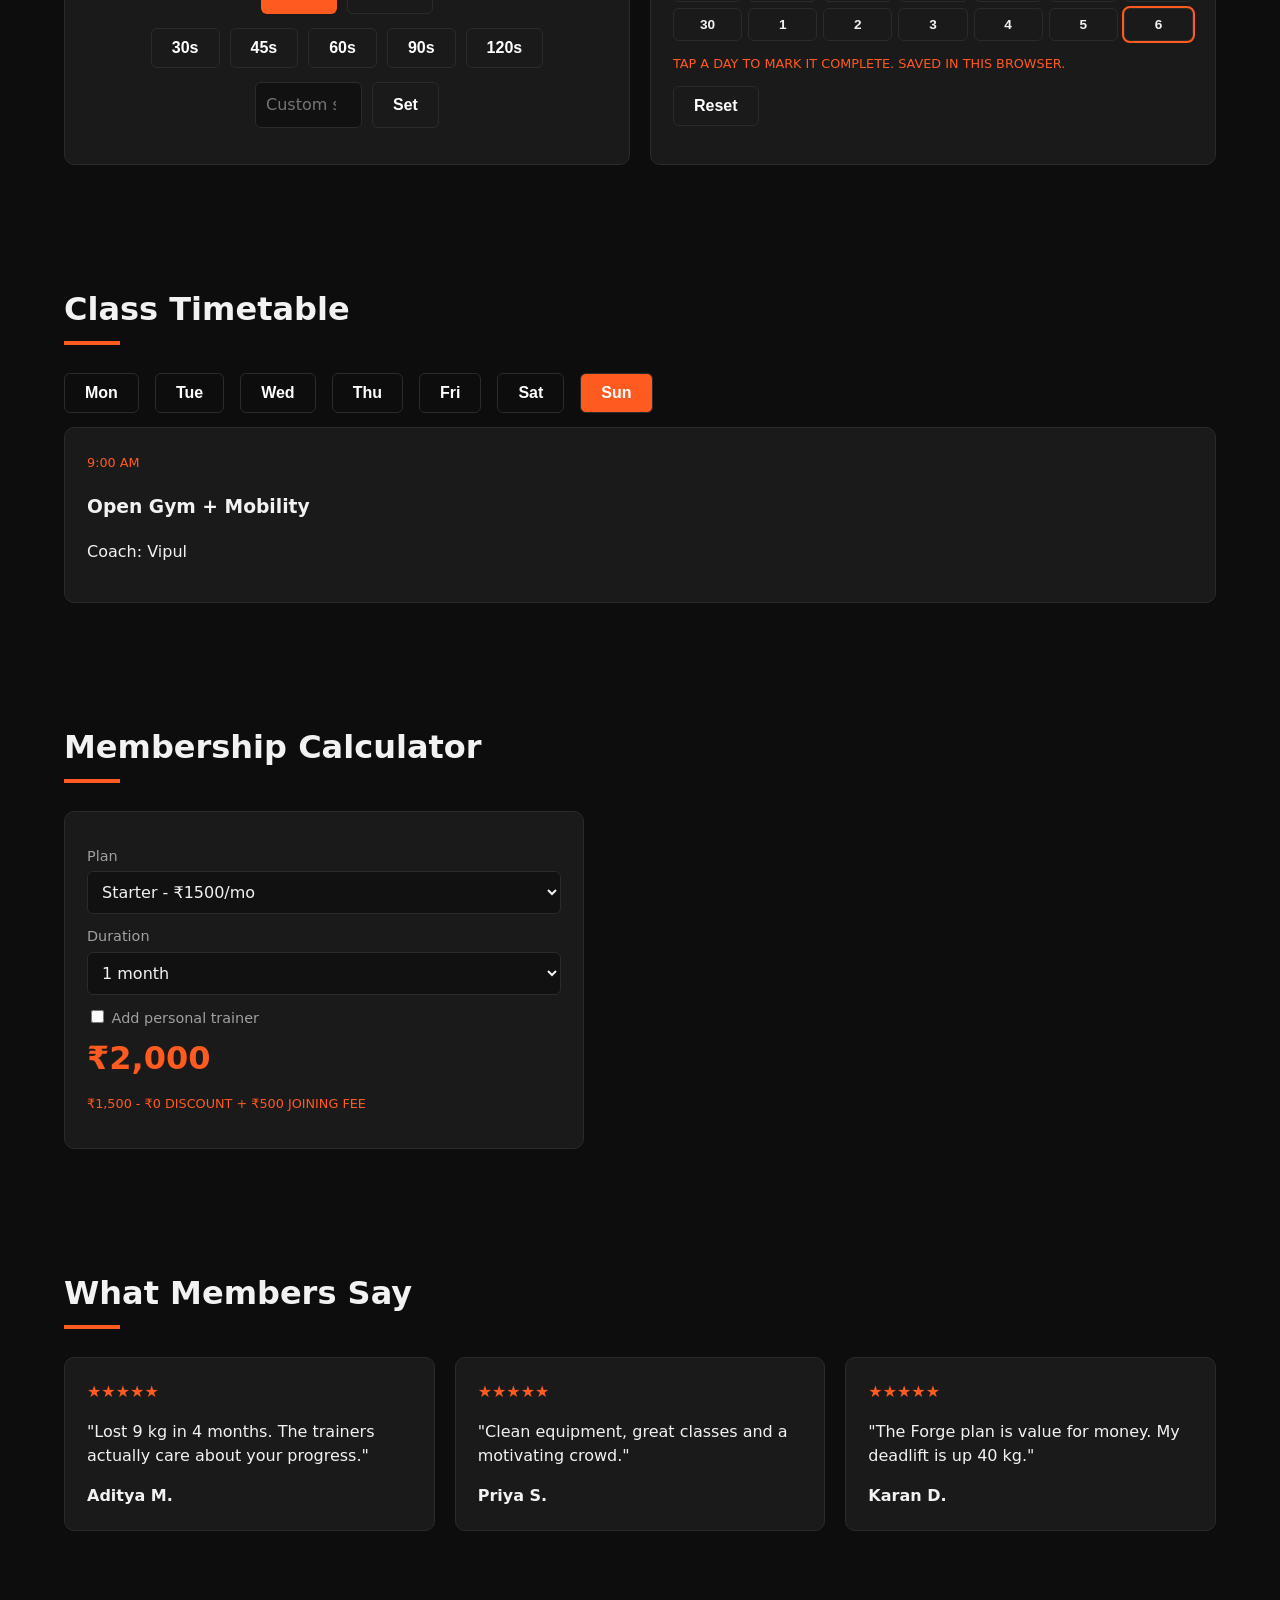
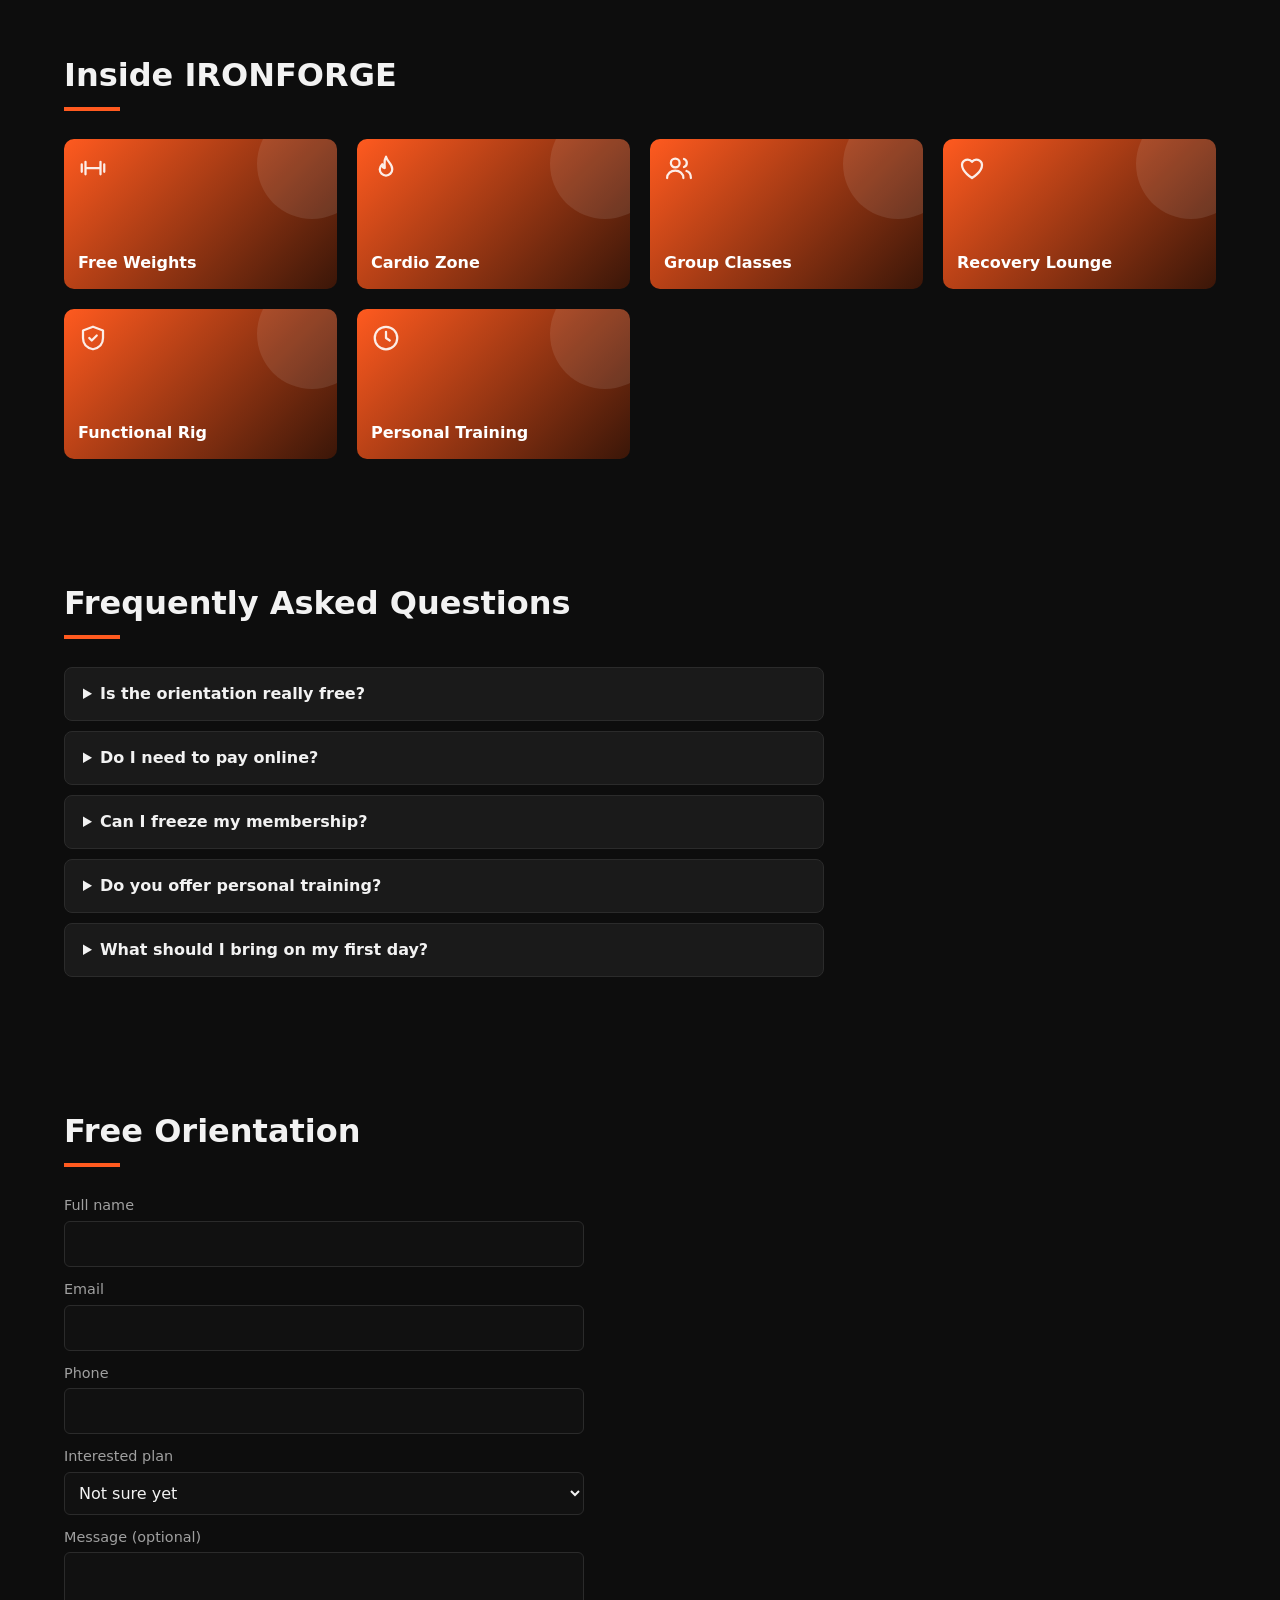
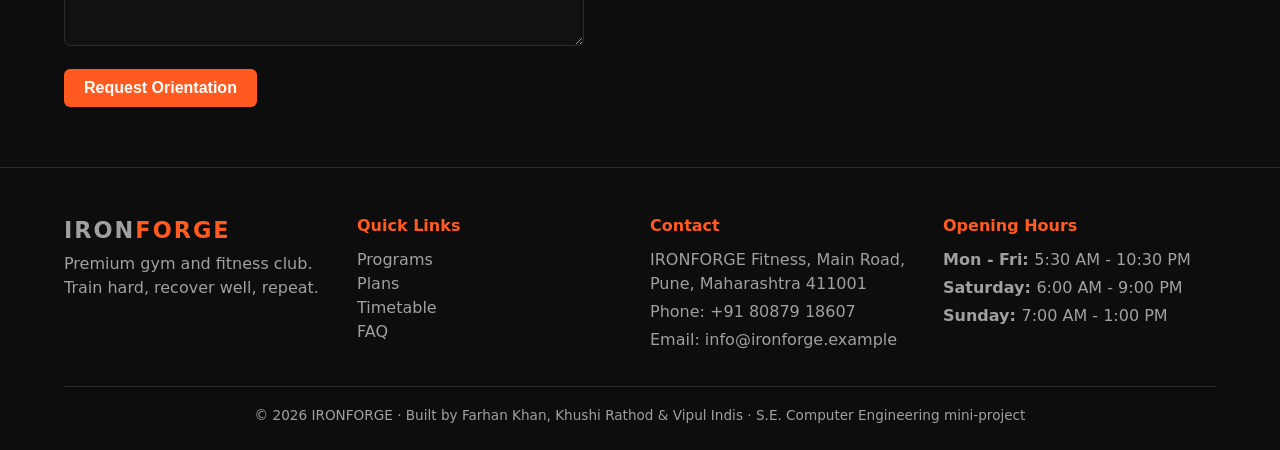
==== commit 247587ad: "Add files via upload" ====
--- a/index.html
+++ b/index.html
@@ -12,7 +12,7 @@
 <div id="progress"></div>
 <header>
   <a class="logo" href="#">IRON<span>FORGE</span></a>
-  <nav><a href="#programs">Programs</a><a href="#plans">Plans</a><a href="#trainers">Trainers</a><a href="#contact">Contact</a><a href="#tools">Tools</a><a href="#timetable">Timetable</a><a href="admin.html">Staff</a><button class="ghost" id="themeBtn" type="button" style="margin-left:14px;padding:6px 12px">☀/☾</button></nav>
+  <nav><a href="#programs">Programs</a><a href="#plans">Plans</a><a href="#trainers">Trainers</a><a href="#contact">Contact</a><a href="#lab">Lab</a><a href="#tools">Tools</a><a href="#timetable">Timetable</a><a href="admin.html">Staff</a><button class="ghost" id="themeBtn" type="button" style="margin-left:14px;padding:6px 12px">☀/☾</button></nav>
 </header>
 <div class="hero">
   <div class="hero-in">
@@ -42,12 +42,36 @@
       <label for="act">Activity</label><select id="act"><option value="1.2">Sedentary</option><option value="1.375">Light (1-3 days/wk)</option><option value="1.55" selected>Moderate (3-5 days/wk)</option><option value="1.725">Very active</option></select>
       <label for="goal">Goal</label><select id="goal"><option value="-400">Lose fat</option><option value="0">Maintain</option><option value="300">Gain muscle</option></select>
       <button type="submit">Calculate</button><div id="bmiOut" class="msg ok hidden"></div></form>
-    <form class="card" id="planForm"><h3>Workout Planner</h3>
-      <label for="pgoal">Goal</label><select id="pgoal"></select>
-      <label for="pdays">Days per week</label><select id="pdays"><option>3</option><option>4</option><option selected>5</option><option>6</option></select>
-      <button type="submit">Build my plan</button><ol id="planOut"></ol></form>
   </div>
   <p class="tag">Estimates only. Not medical advice.</p>
+</section>
+<section id="lab" class="reveal"><h2>Training Lab</h2>
+  <form class="card" id="genForm"><h3>Workout Generator</h3>
+    <div class="grid">
+      <div><label for="gLevel">Experience</label><select id="gLevel"><option>Beginner</option><option>Intermediate</option><option>Advanced</option></select></div>
+      <div><label for="gEquip">Equipment</label><select id="gEquip"><option value="bodyweight">Bodyweight only</option><option value="dumbbells">Dumbbells</option><option value="gym" selected>Full gym</option></select></div>
+      <div><label for="gGoal">Goal</label><select id="gGoal"></select></div>
+      <div><label for="gDays">Days per week</label><select id="gDays"><option>3</option><option>4</option><option selected>5</option><option>6</option></select></div>
+    </div>
+    <button type="submit">Generate my weekly plan</button>
+  </form>
+  <div class="grid" id="genOut" style="margin:20px 0"></div>
+  <p class="tag">Sample plan for general fitness. Ask our coaches before starting if you have an injury or medical condition.</p>
+  <div class="grid" style="margin-top:20px">
+    <div class="card" style="text-align:center"><h3>Workout Timer</h3>
+      <svg viewBox="0 0 120 120" class="ringsvg"><circle class="rbg" cx="60" cy="60" r="54"/><circle class="rfg" id="tRing" cx="60" cy="60" r="54" transform="rotate(-90 60 60)"/><text id="tTxt" x="60" y="68" text-anchor="middle">01:00</text></svg>
+      <div class="row" style="justify-content:center"><button type="button" id="tStart">Start</button><button type="button" class="ghost" id="tReset">Reset</button></div>
+      <div class="row" style="justify-content:center" id="tPresets"></div>
+      <div class="row" style="justify-content:center"><input id="tCustom" type="number" min="5" max="3600" placeholder="Custom seconds" style="max-width:150px"><button type="button" class="ghost" id="tSet">Set</button></div>
+    </div>
+    <div class="card"><h3>Iron Streak</h3>
+      <div class="grid" style="grid-template-columns:repeat(3,1fr);text-align:center;gap:8px">
+        <div class="stat"><b id="sCur">0</b><span>Day streak</span></div><div class="stat"><b id="sBest">0</b><span>Best</span></div><div class="stat"><b id="sWeek">0 / 4</b><span>This week</span></div></div>
+      <div class="bar"><div id="sBar"></div></div>
+      <div class="sdays" id="sDays"></div><div class="sgrid" id="sGrid"></div>
+      <p class="tag">Tap a day to mark it complete. Saved in this browser.</p><button type="button" class="ghost" id="sReset">Reset</button>
+    </div>
+  </div>
 </section>
 <section id="timetable" class="reveal"><h2>Class Timetable</h2><div class="tabs row" id="dayTabs"></div><div class="grid" id="dayClasses"></div></section>
 <section id="pricing" class="reveal"><h2>Membership Calculator</h2>
@@ -85,5 +109,6 @@
 <script src="details.js"></script>
 <script src="features.js"></script>
 <script src="polish.js"></script>
+<script src="extras.js"></script>
 </body>
 </html>
--- a/style.css
+++ b/style.css
@@ -57,3 +57,11 @@
 #toTop{position:fixed;left:18px;bottom:18px;width:42px;height:42px;border-radius:50%;padding:0;opacity:0;pointer-events:none;transition:.3s;z-index:9}#toTop.show{opacity:1;pointer-events:auto}
 @media(max-width:800px){.hero-in{grid-template-columns:1fr}.hero-art{max-width:240px}}
 @media (prefers-reduced-motion:reduce){.floaty,.spin,.marquee div{animation:none}}
+.ringsvg{width:190px;margin:8px auto;display:block}.rbg{fill:none;stroke:var(--line);stroke-width:8}
+.rfg{fill:none;stroke:var(--orange);stroke-width:8;stroke-linecap:round;transition:stroke-dashoffset .25s linear;filter:drop-shadow(0 0 6px #ff5a1f88)}
+.ringsvg text{fill:var(--text);font-size:22px;font-weight:800}
+.card.day.rest{opacity:.6}.card.day li{margin:4px 0}
+.bar{height:8px;background:var(--line);border-radius:6px;overflow:hidden;margin:14px 0}.bar div{height:100%;width:0;background:var(--orange);transition:width .4s}
+.sdays,.sgrid{display:grid;grid-template-columns:repeat(7,1fr);gap:6px}.sdays span{text-align:center;color:var(--muted);font-size:.75rem}
+.cell{padding:8px 0;background:transparent;border:1px solid var(--line);color:var(--text);font-size:.85rem}
+.cell.on{background:var(--orange);border-color:var(--orange)}.cell.today{outline:2px solid var(--orange)}.cell:disabled{opacity:.3;cursor:default}
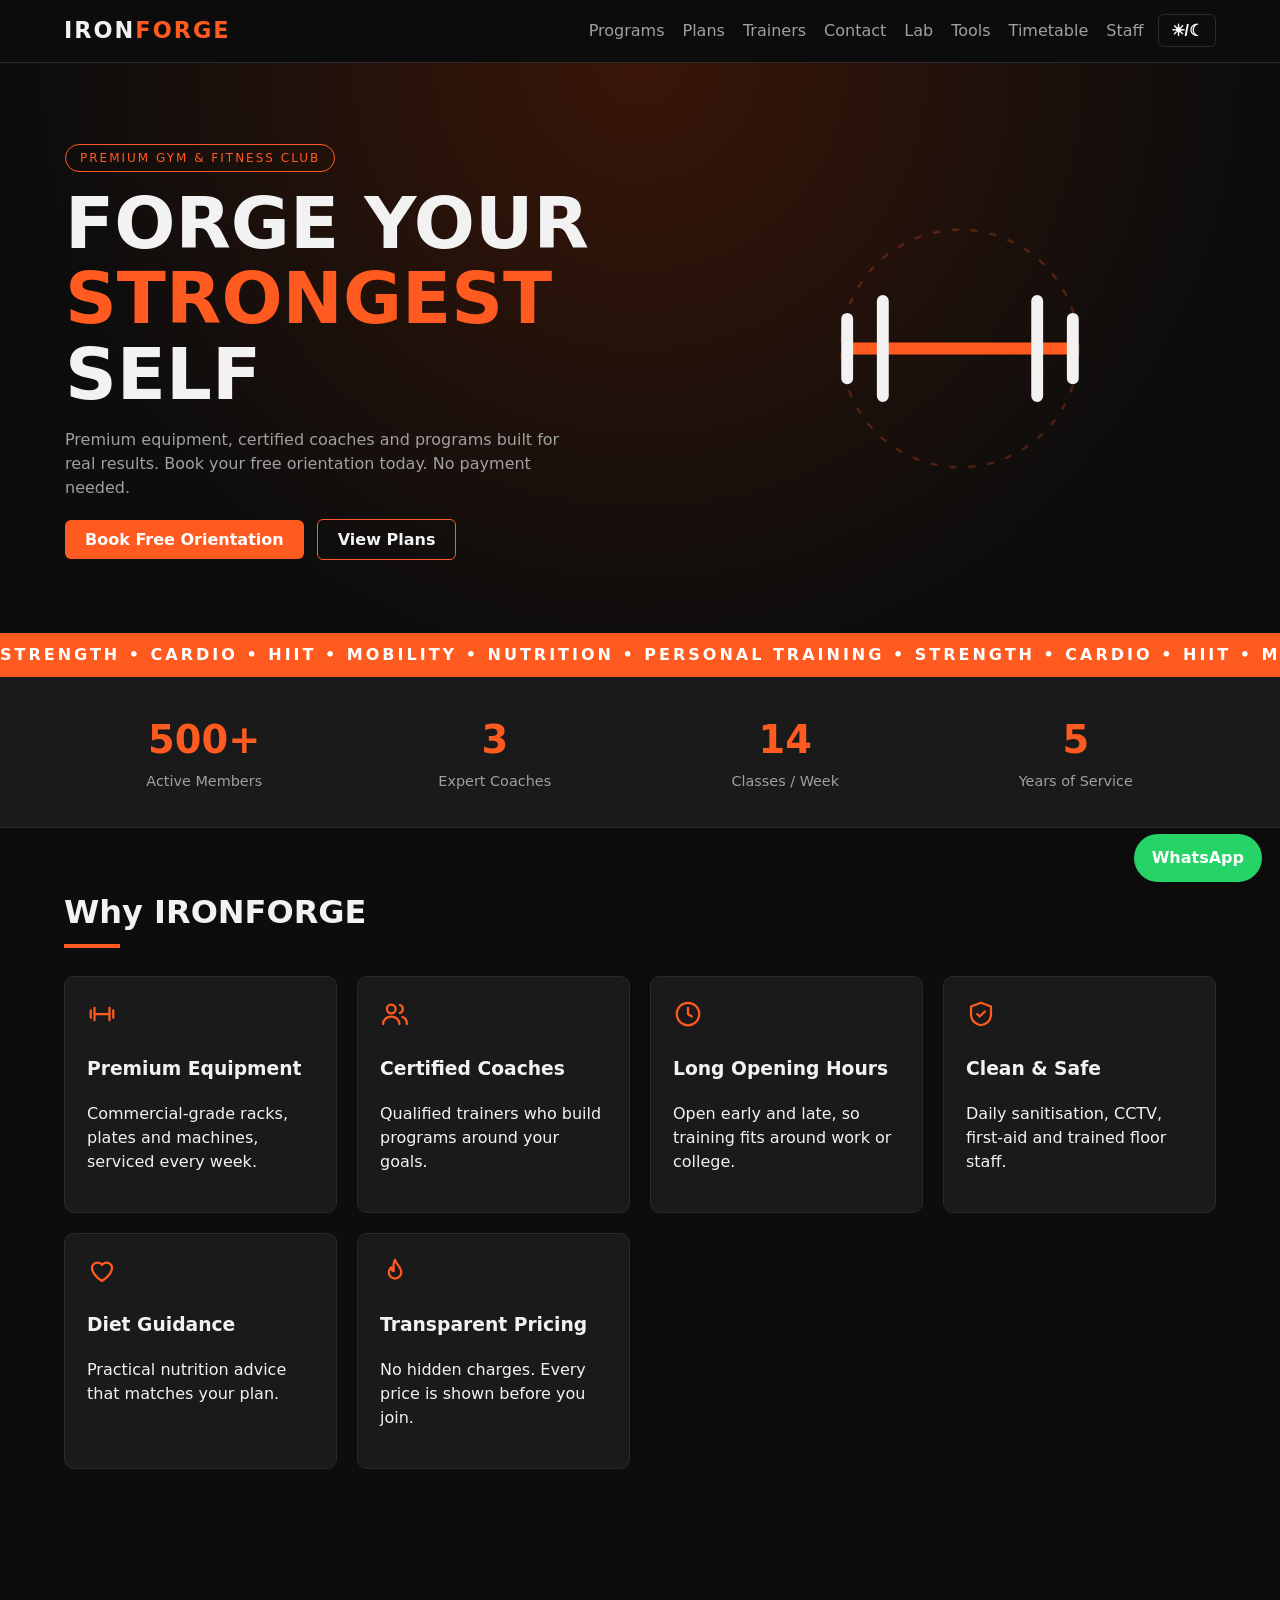
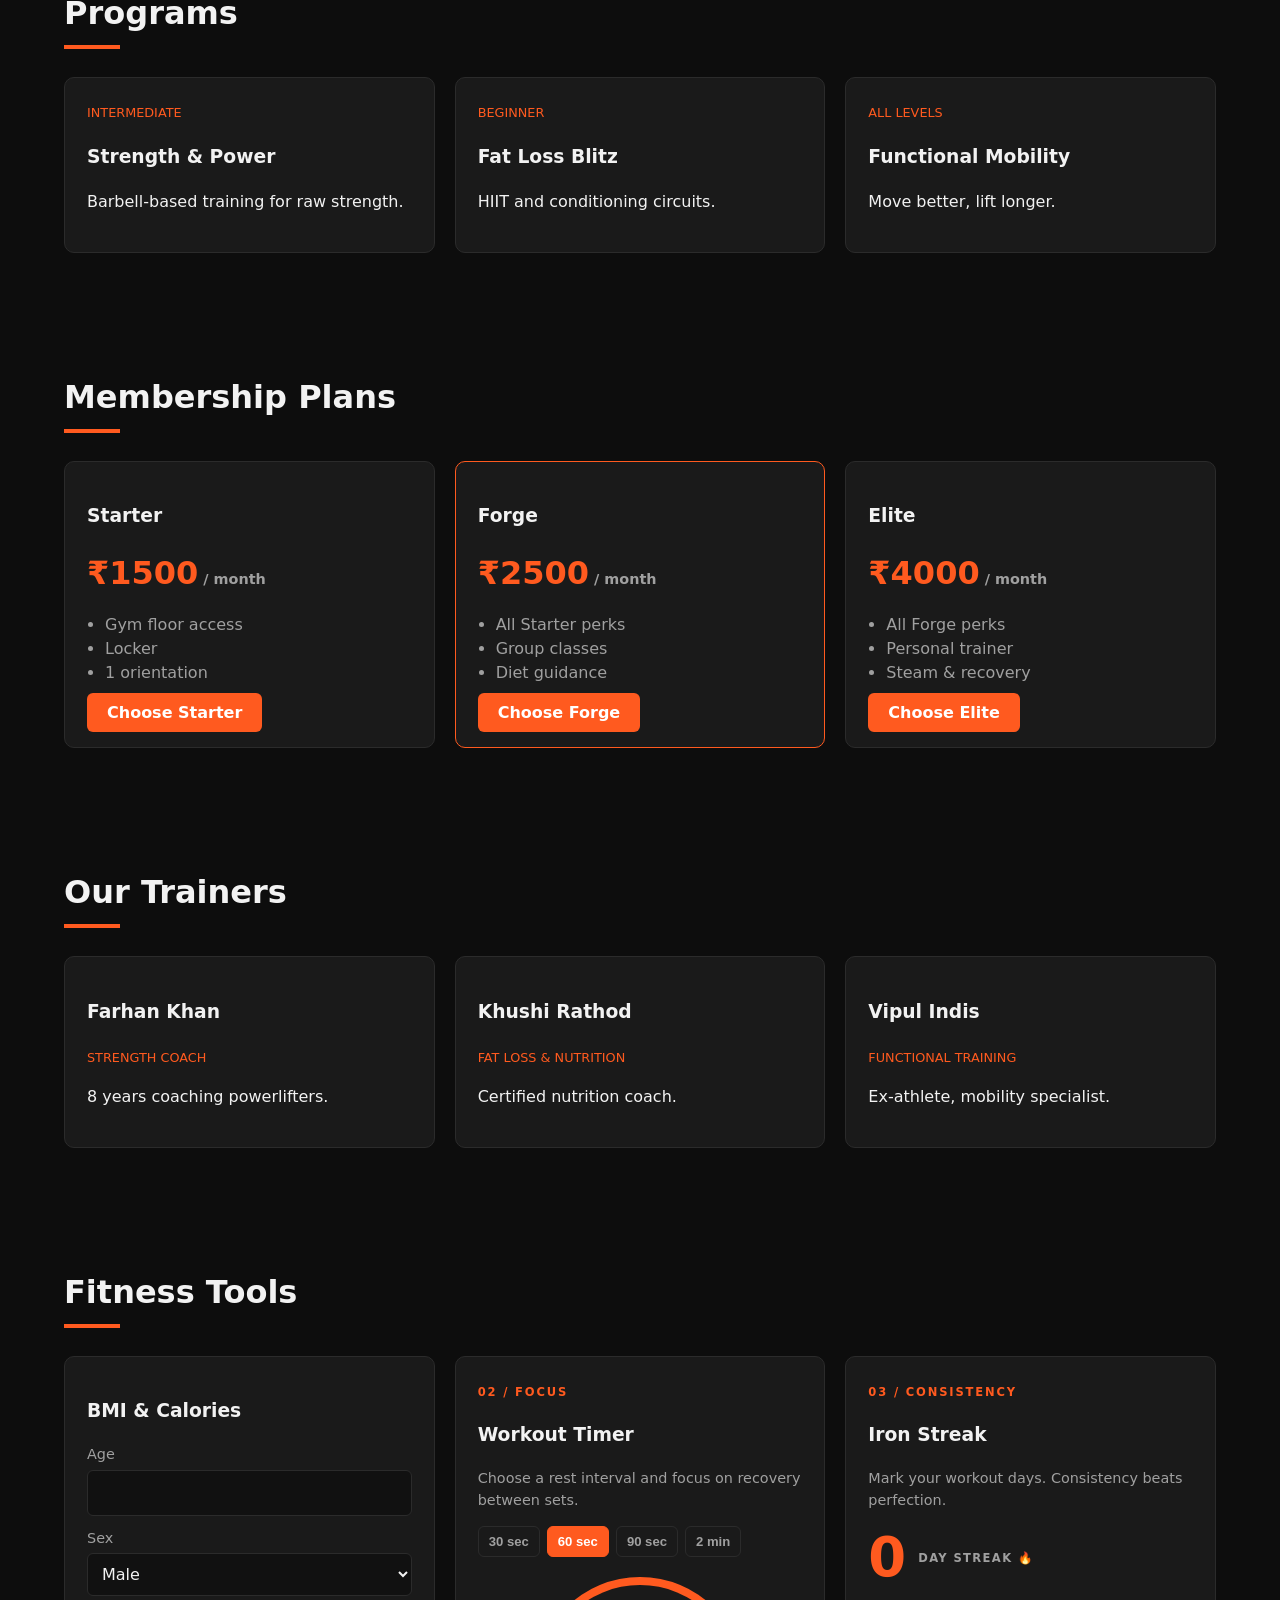
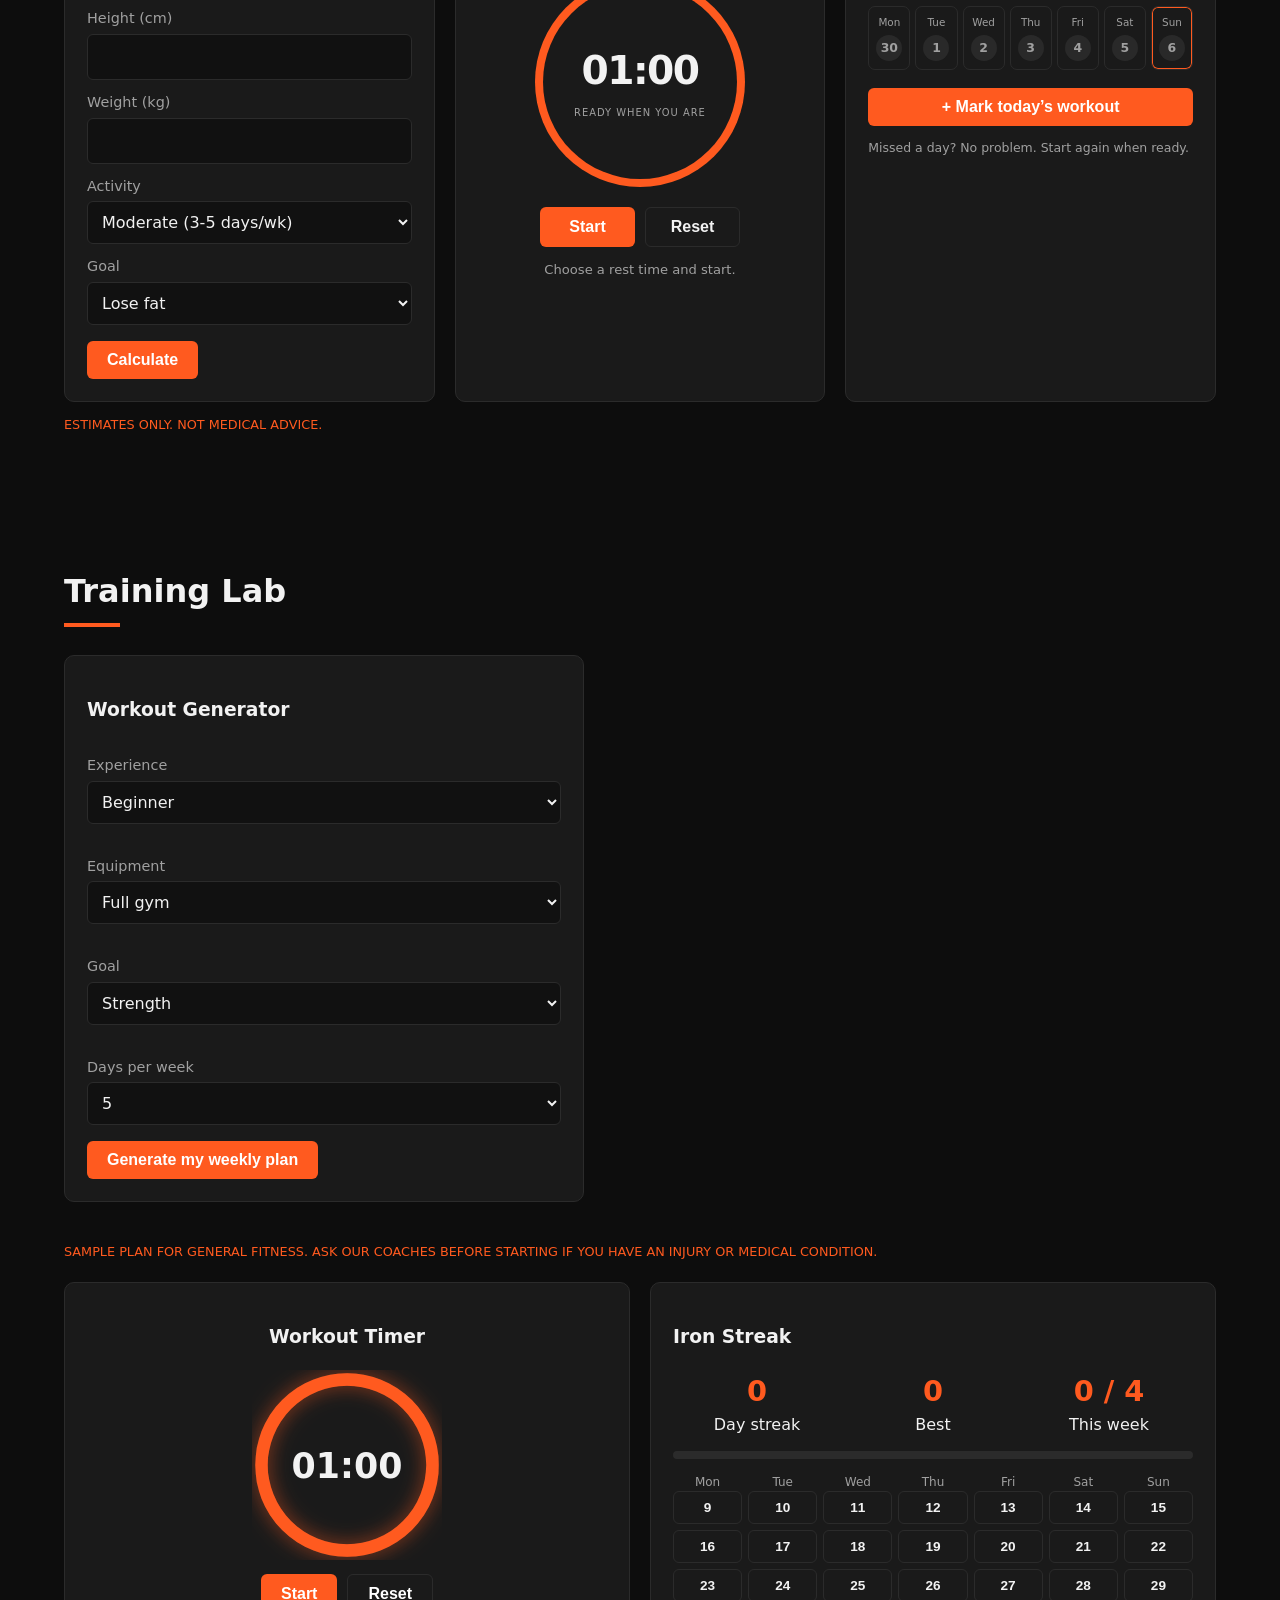
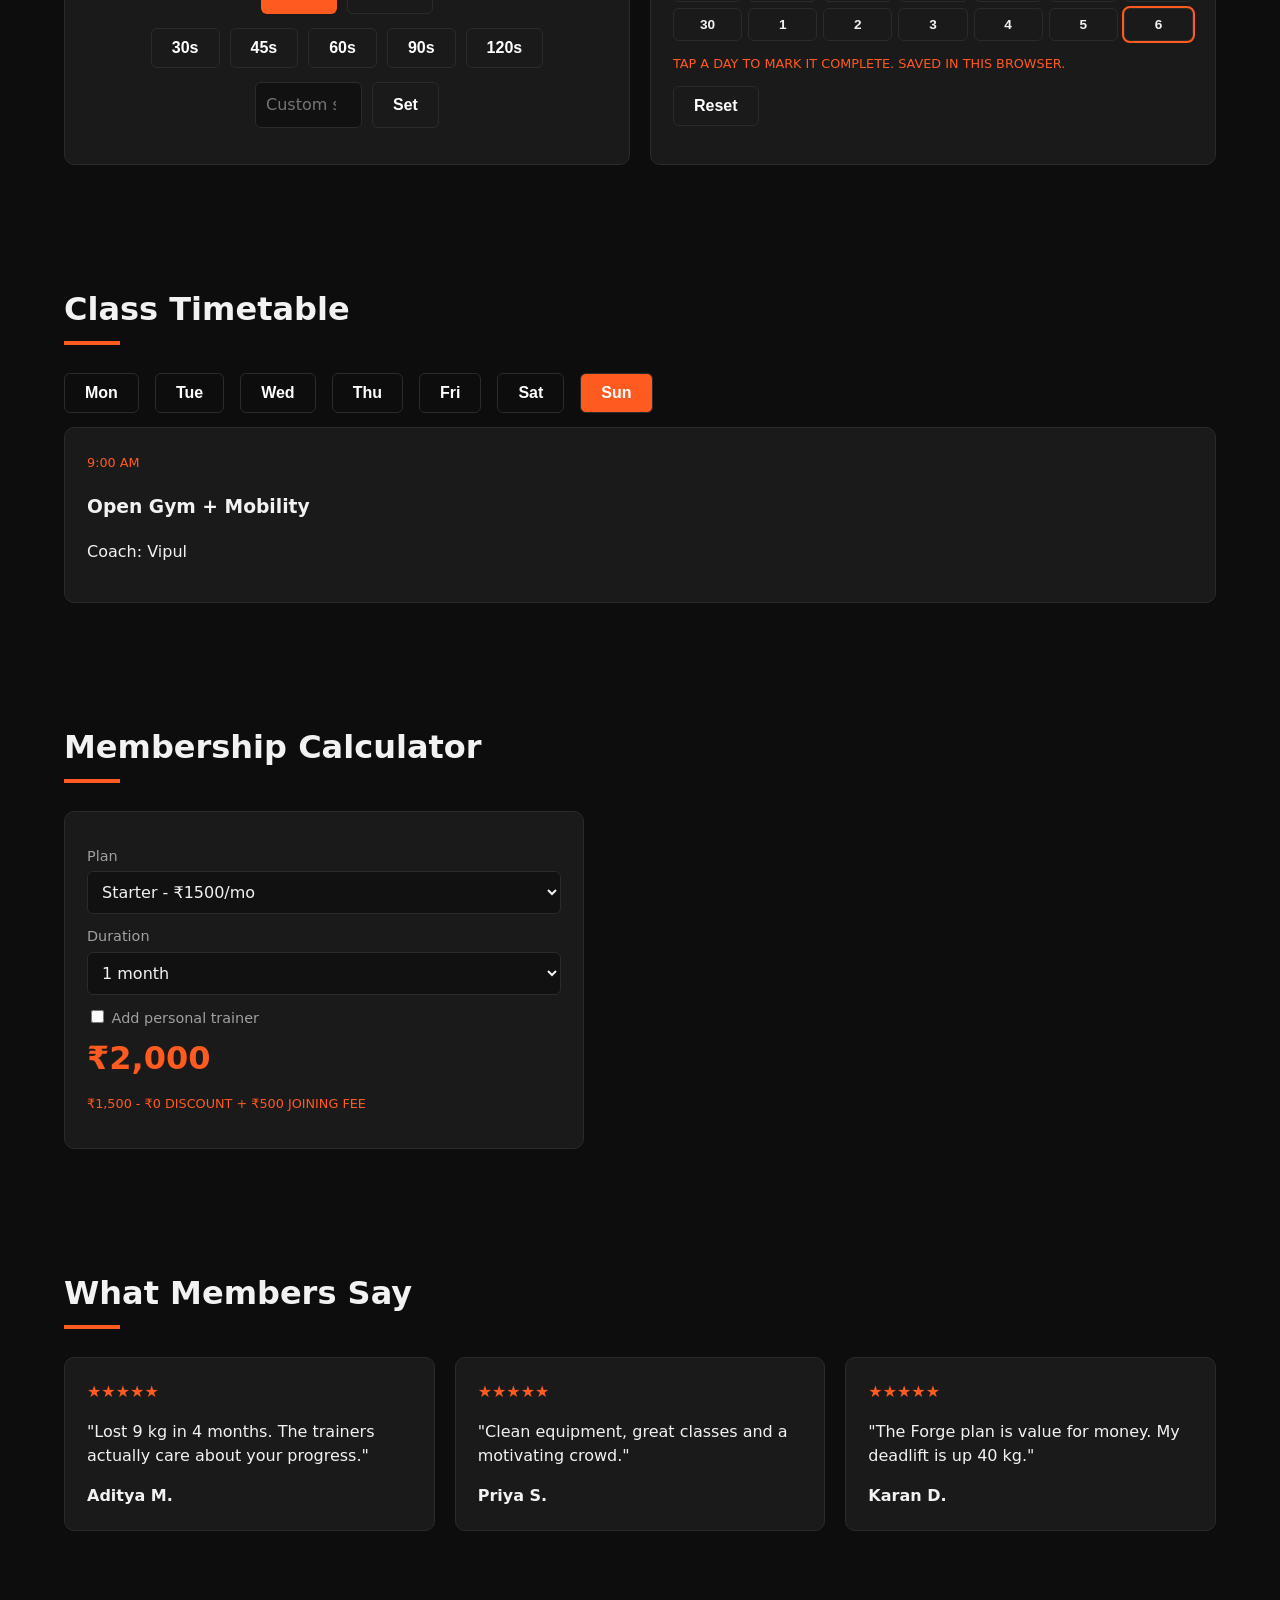
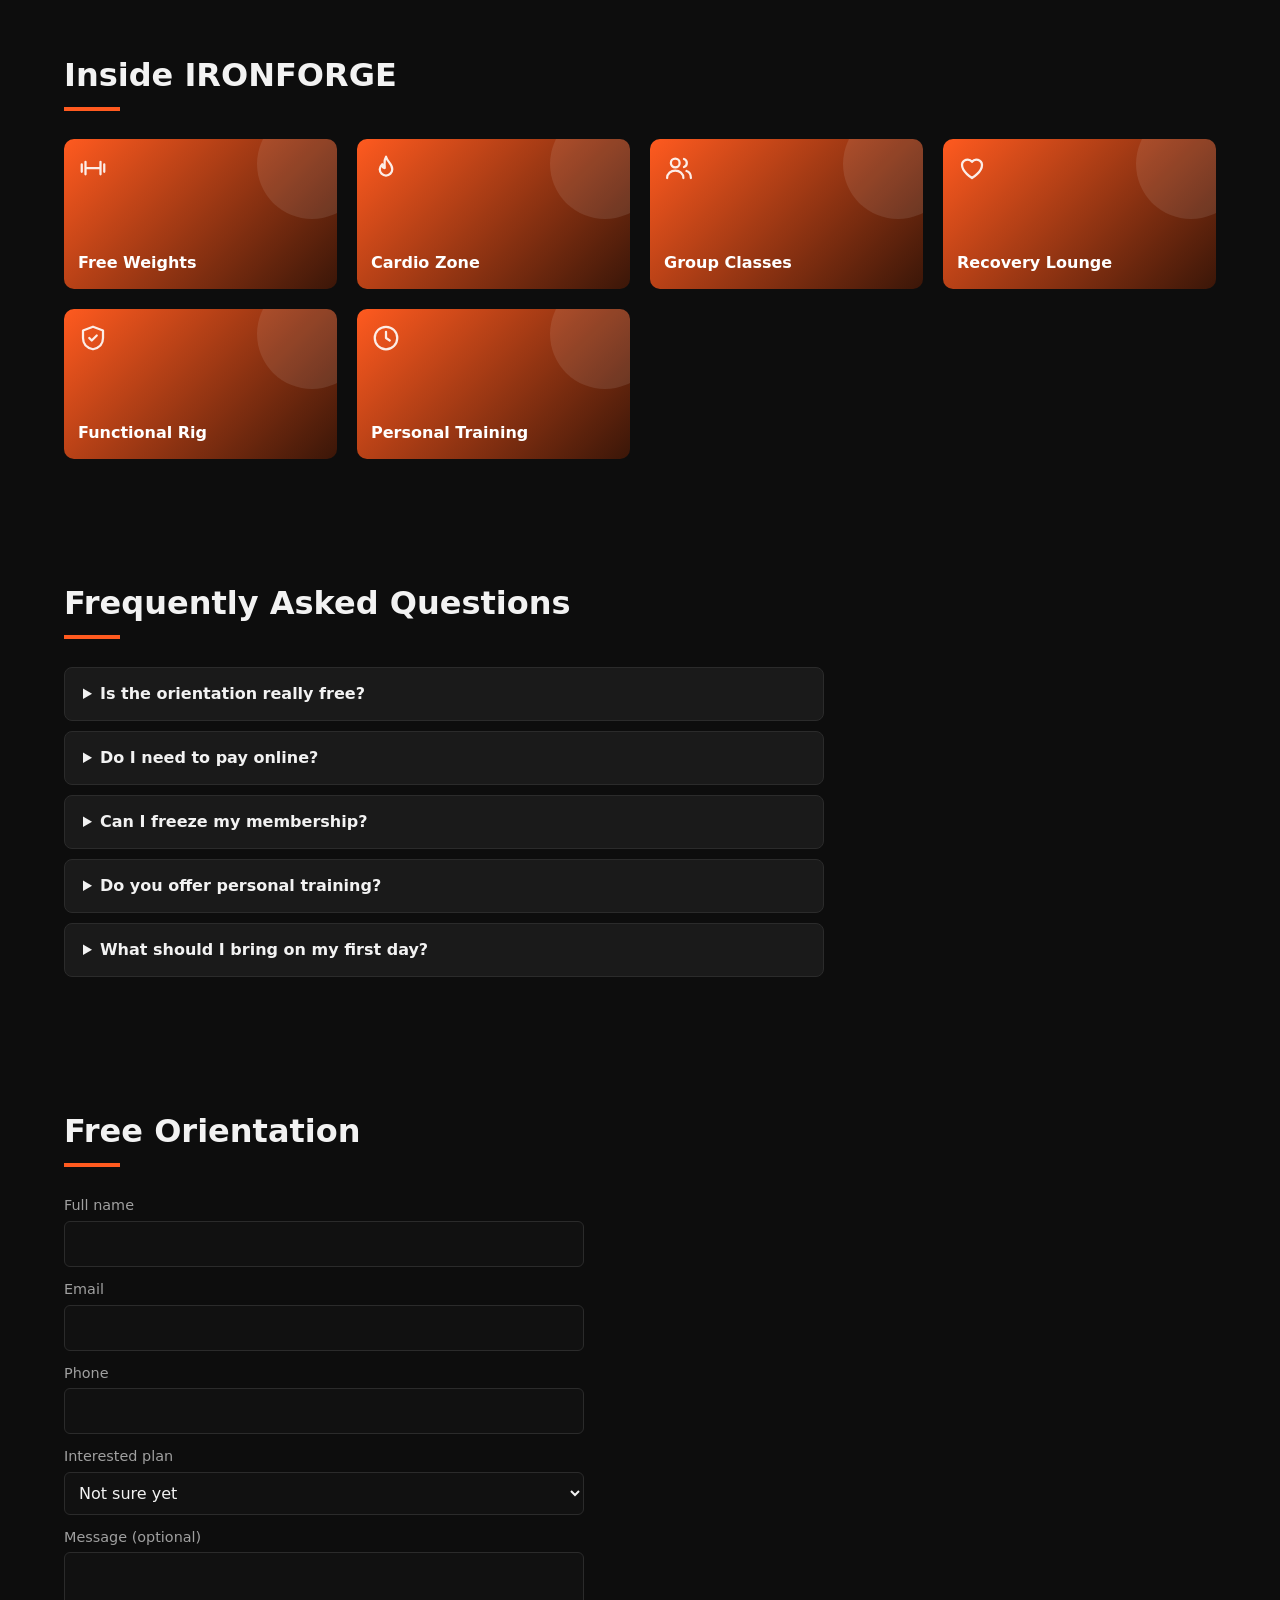
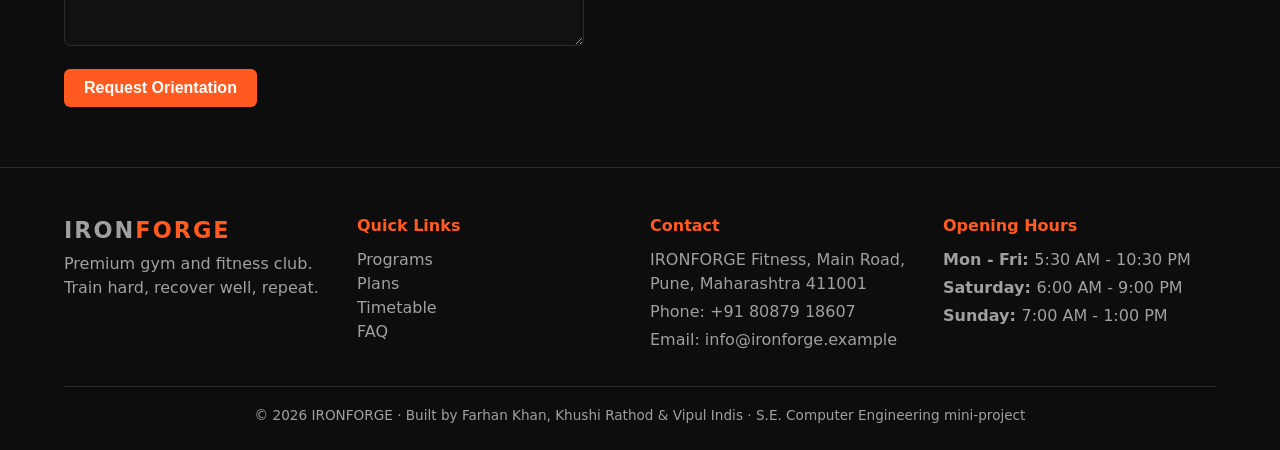
==== commit 12a36562: "Add tools.js script to index.html" ====
--- a/index.html
+++ b/index.html
@@ -108,6 +108,7 @@
 <script src="app.js"></script>
 <script src="details.js"></script>
 <script src="features.js"></script>
+<script src="tools.js"></script>
 <script src="polish.js"></script>
 <script src="extras.js"></script>
 </body>
